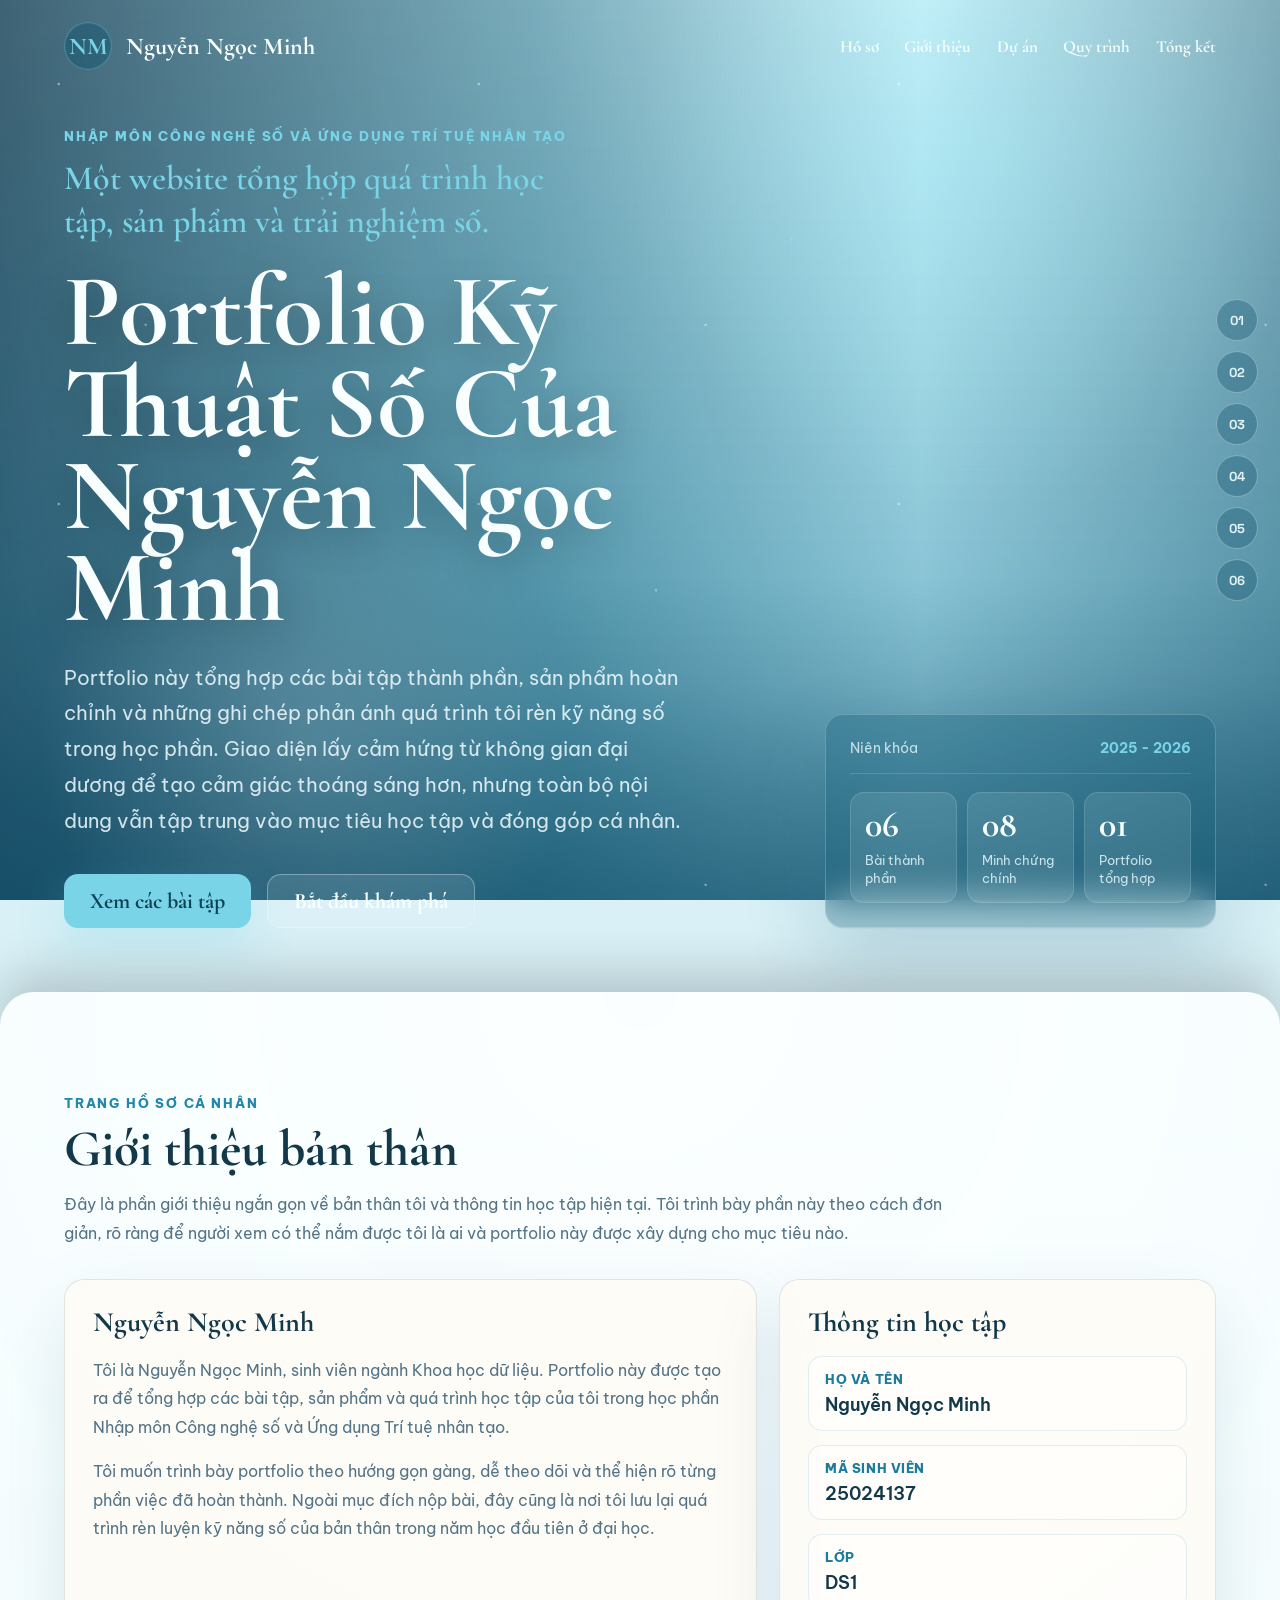
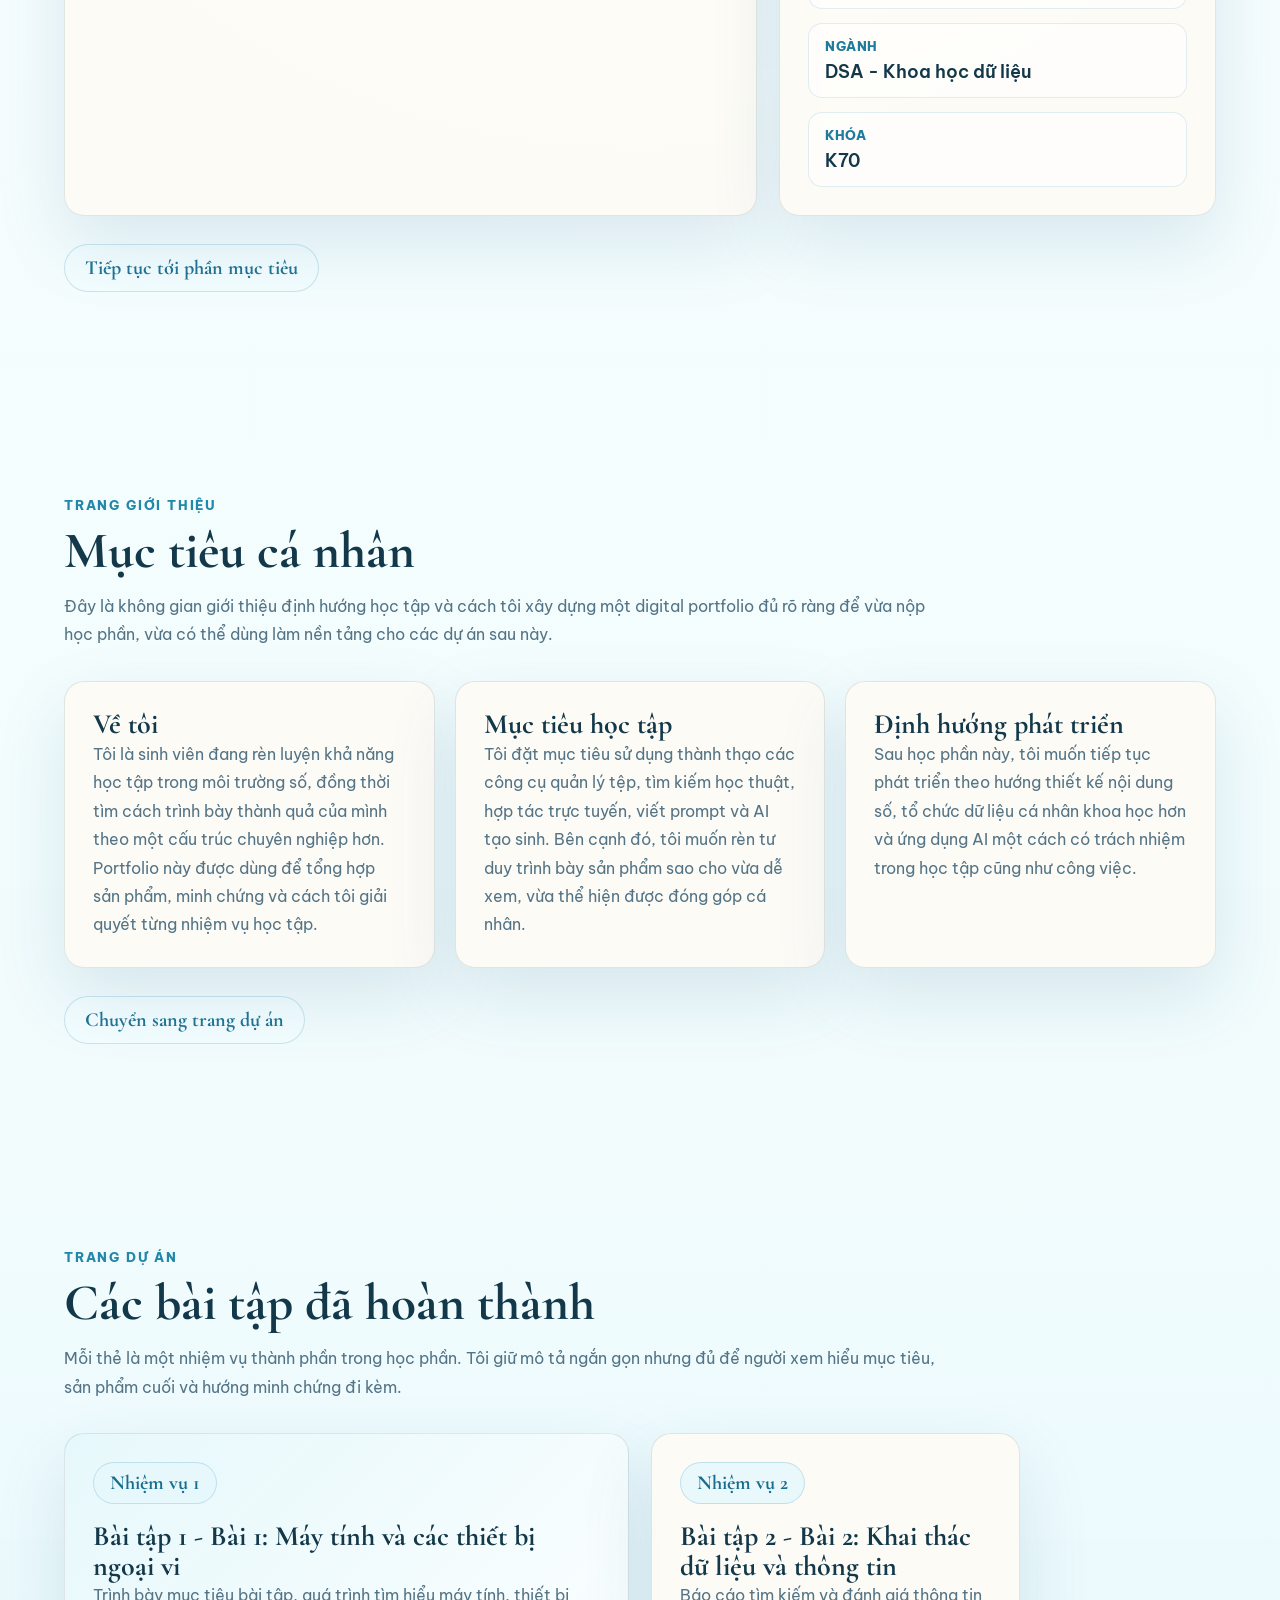
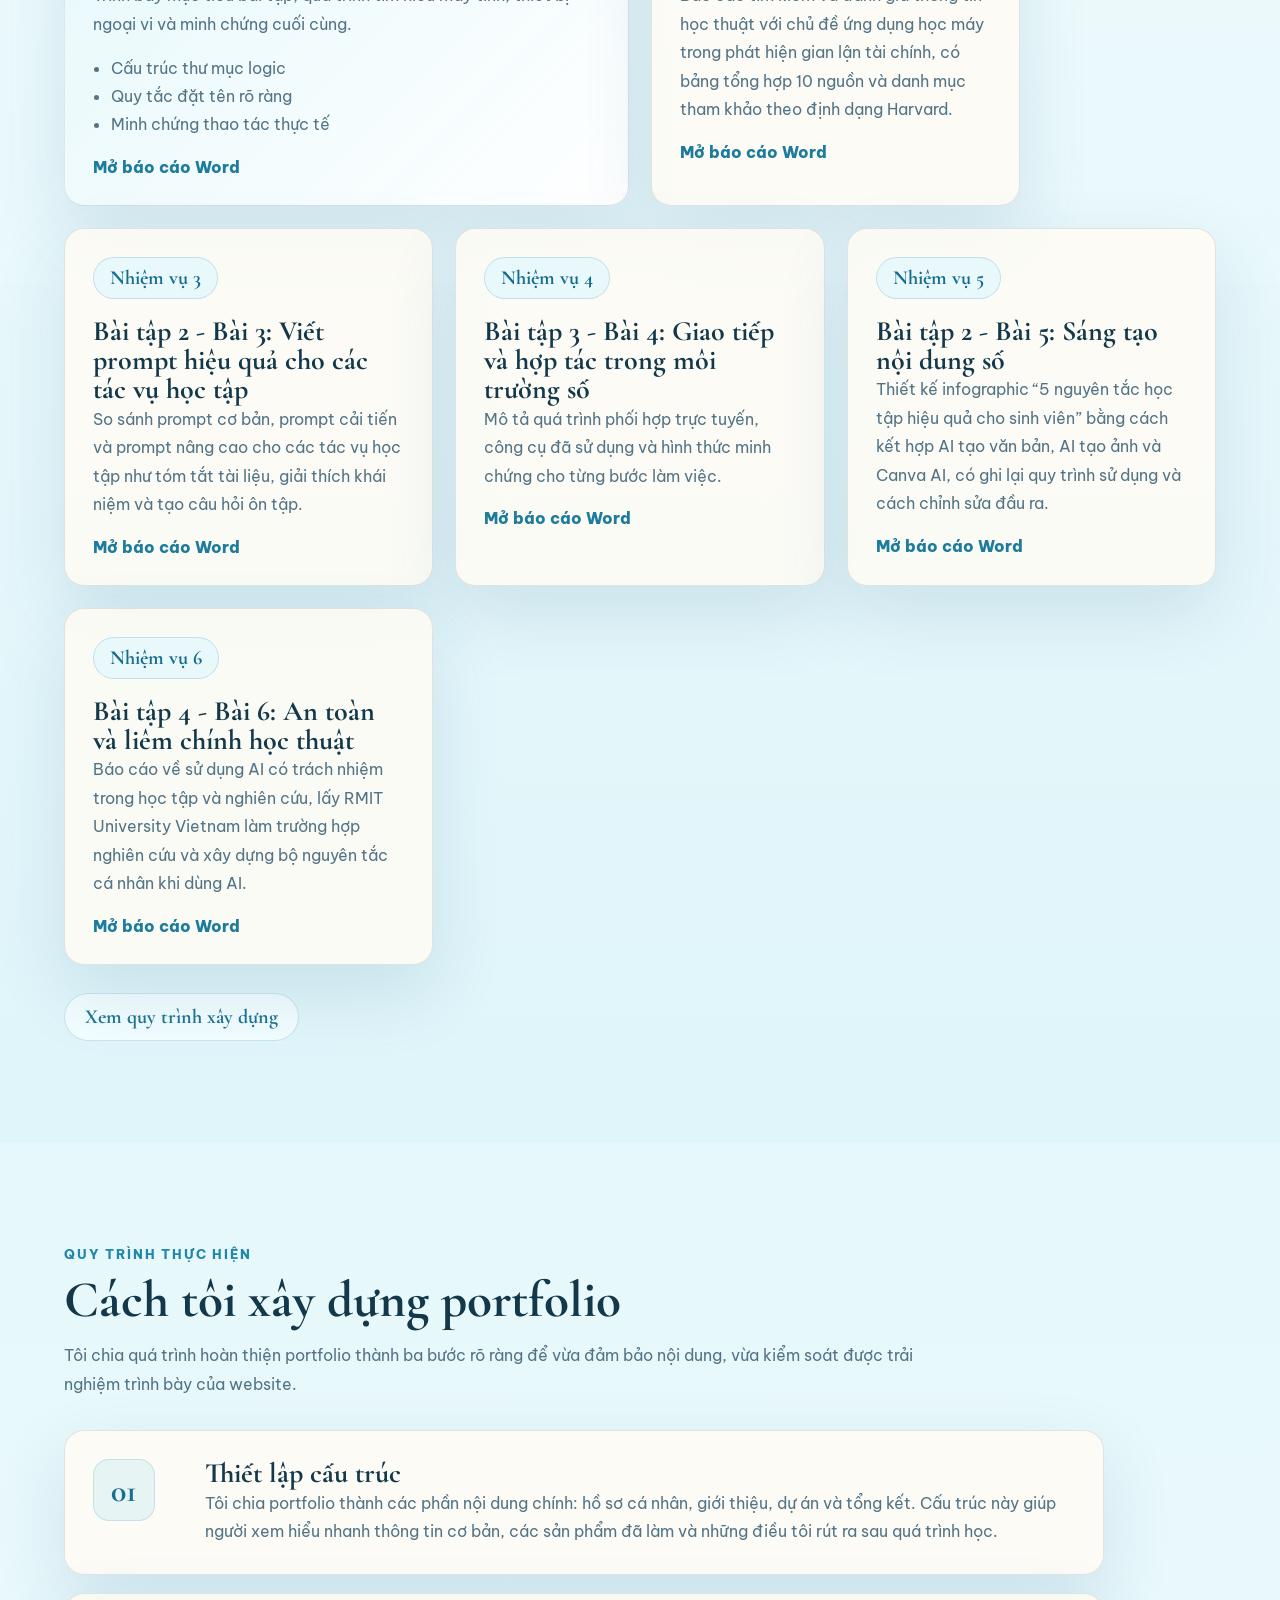
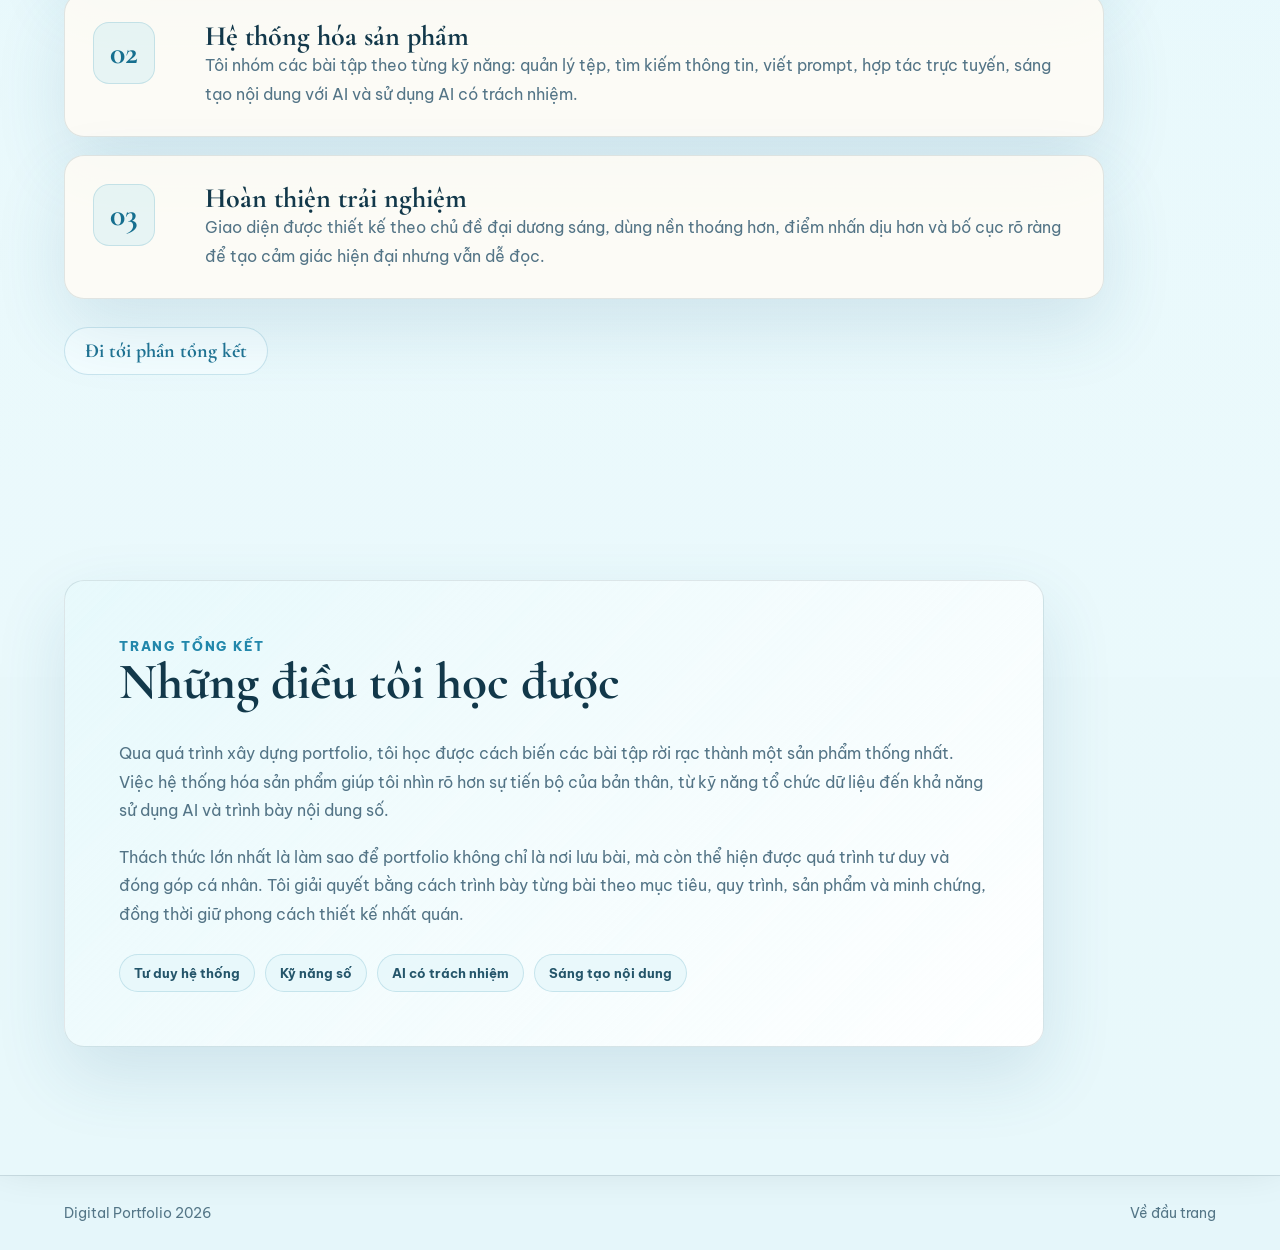
==== index.html @ a9d6df63 "Add files via upload" ====
<!doctype html>
<html lang="vi">
  <head>
    <meta charset="utf-8" />
    <meta name="viewport" content="width=device-width, initial-scale=1" />
    <title>Portfolio Kỹ Thuật Số | Nguyễn Ngọc Minh</title>
    <link rel="preconnect" href="https://fonts.googleapis.com" />
    <link rel="preconnect" href="https://fonts.gstatic.com" crossorigin />
    <link
      href="https://fonts.googleapis.com/css2?family=Be+Vietnam+Pro:wght@400;500;600;700;800&family=Cormorant+Garamond:wght@500;600;700&family=Space+Grotesk:wght@500;700&display=swap"
      rel="stylesheet"
    />
    <link rel="stylesheet" href="styles.css" />
  </head>
  <body>
    <div class="space-backdrop" aria-hidden="true"></div>
    <header class="site-header">
      <a class="brand" href="#top" aria-label="Về đầu trang">
        <span class="brand-mark">NM</span>
        <span class="brand-text">Nguyễn Ngọc Minh</span>
      </a>
      <nav class="nav-links" aria-label="Điều hướng chính">
        <a href="#profile">Hồ sơ</a>
        <a href="#about">Giới thiệu</a>
        <a href="#projects">Dự án</a>
        <a href="#process">Quy trình</a>
        <a href="#reflection">Tổng kết</a>
      </nav>
    </header>

    <aside class="scene-nav" aria-label="Chuyển cảnh">
      <a href="#top" data-scene="Trang đầu">01</a>
      <a href="#profile" data-scene="Hồ sơ">02</a>
      <a href="#about" data-scene="Giới thiệu">03</a>
      <a href="#projects" data-scene="Dự án">04</a>
      <a href="#process" data-scene="Quy trình">05</a>
      <a href="#reflection" data-scene="Tổng kết">06</a>
    </aside>

    <main id="top">
      <section class="hero">
        <div class="hero-copy">
          <p class="eyebrow">Nhập môn Công nghệ số và Ứng dụng Trí tuệ nhân tạo</p>
          <p class="hero-overline">
            Một website tổng hợp quá trình học tập, sản phẩm và trải nghiệm số.
          </p>
          <h1>Portfolio Kỹ Thuật Số Của Nguyễn Ngọc Minh</h1>
          <p class="hero-lead">
            Portfolio này tổng hợp các bài tập thành phần, sản phẩm hoàn chỉnh và
            những ghi chép phản ánh quá trình tôi rèn kỹ năng số trong học phần.
            Giao diện lấy cảm hứng từ không gian đại dương để tạo cảm giác thoáng
            sáng hơn, nhưng toàn bộ nội dung vẫn tập trung vào mục tiêu học tập và
            đóng góp cá nhân.
          </p>
          <div class="hero-actions">
            <a class="primary-btn" href="#projects">Xem các bài tập</a>
            <a class="secondary-btn" href="#profile">Bắt đầu khám phá</a>
          </div>
        </div>
        <div class="hero-panel" aria-label="Thông tin portfolio">
          <div class="status-row">
            <span>Niên khóa</span>
            <strong>2025 - 2026</strong>
          </div>
          <div class="metric-grid">
            <div>
              <strong>06</strong>
              <span>Bài thành phần</span>
            </div>
            <div>
              <strong>08</strong>
              <span>Minh chứng chính</span>
            </div>
            <div>
              <strong>01</strong>
              <span>Portfolio tổng hợp</span>
            </div>
          </div>
        </div>
      </section>

      <div class="content-shell">
        <section id="profile" class="section profile-section">
          <div class="section-heading">
            <p class="eyebrow">Trang hồ sơ cá nhân</p>
            <h2>Giới thiệu bản thân</h2>
            <p>
              Đây là phần giới thiệu ngắn gọn về bản thân tôi và thông tin học tập
              hiện tại. Tôi trình bày phần này theo cách đơn giản, rõ ràng để người
              xem có thể nắm được tôi là ai và portfolio này được xây dựng cho mục
              tiêu nào.
            </p>
          </div>

          <div class="profile-layout">
            <article class="text-block profile-main">
              <h3>Nguyễn Ngọc Minh</h3>
              <p>
                Tôi là Nguyễn Ngọc Minh, sinh viên ngành Khoa học dữ liệu. Portfolio
                này được tạo ra để tổng hợp các bài tập, sản phẩm và quá trình học
                tập của tôi trong học phần Nhập môn Công nghệ số và Ứng dụng Trí tuệ
                nhân tạo.
              </p>
              <p>
                Tôi muốn trình bày portfolio theo hướng gọn gàng, dễ theo dõi và
                thể hiện rõ từng phần việc đã hoàn thành. Ngoài mục đích nộp bài,
                đây cũng là nơi tôi lưu lại quá trình rèn luyện kỹ năng số của bản
                thân trong năm học đầu tiên ở đại học.
              </p>
            </article>

            <article class="text-block profile-facts">
              <h3>Thông tin học tập</h3>
              <dl class="profile-list">
                <div>
                  <dt>Họ và tên</dt>
                  <dd>Nguyễn Ngọc Minh</dd>
                </div>
                <div>
                  <dt>Mã sinh viên</dt>
                  <dd>25024137</dd>
                </div>
                <div>
                  <dt>Lớp</dt>
                  <dd>DS1</dd>
                </div>
                <div>
                  <dt>Ngành</dt>
                  <dd>DSA - Khoa học dữ liệu</dd>
                </div>
                <div>
                  <dt>Khóa</dt>
                  <dd>K70</dd>
                </div>
              </dl>
            </article>
          </div>

          <div class="section-actions">
            <a class="section-btn" href="#about">Tiếp tục tới phần mục tiêu</a>
          </div>
        </section>

        <section id="about" class="section intro-section">
          <div class="section-heading">
            <p class="eyebrow">Trang giới thiệu</p>
            <h2>Mục tiêu cá nhân</h2>
            <p>
              Đây là không gian giới thiệu định hướng học tập và cách tôi xây dựng
              một digital portfolio đủ rõ ràng để vừa nộp học phần, vừa có thể dùng
              làm nền tảng cho các dự án sau này.
            </p>
          </div>
          <div class="intro-grid">
            <article class="text-block">
              <h3>Về tôi</h3>
              <p>
                Tôi là sinh viên đang rèn luyện khả năng học tập trong môi trường
                số, đồng thời tìm cách trình bày thành quả của mình theo một cấu
                trúc chuyên nghiệp hơn. Portfolio này được dùng để tổng hợp sản
                phẩm, minh chứng và cách tôi giải quyết từng nhiệm vụ học tập.
              </p>
            </article>
            <article class="text-block">
              <h3>Mục tiêu học tập</h3>
              <p>
                Tôi đặt mục tiêu sử dụng thành thạo các công cụ quản lý tệp, tìm
                kiếm học thuật, hợp tác trực tuyến, viết prompt và AI tạo sinh. Bên
                cạnh đó, tôi muốn rèn tư duy trình bày sản phẩm sao cho vừa dễ xem,
                vừa thể hiện được đóng góp cá nhân.
              </p>
            </article>
            <article class="text-block">
              <h3>Định hướng phát triển</h3>
              <p>
                Sau học phần này, tôi muốn tiếp tục phát triển theo hướng thiết kế
                nội dung số, tổ chức dữ liệu cá nhân khoa học hơn và ứng dụng AI
                một cách có trách nhiệm trong học tập cũng như công việc.
              </p>
            </article>
          </div>
          <div class="section-actions">
            <a class="section-btn" href="#projects">Chuyển sang trang dự án</a>
          </div>
        </section>

        <section id="projects" class="section projects-section">
          <div class="section-heading">
            <p class="eyebrow">Trang dự án</p>
            <h2>Các bài tập đã hoàn thành</h2>
            <p>
              Mỗi thẻ là một nhiệm vụ thành phần trong học phần. Tôi giữ mô tả ngắn
              gọn nhưng đủ để người xem hiểu mục tiêu, sản phẩm cuối và hướng minh
              chứng đi kèm.
            </p>
          </div>
          <div class="project-grid">
            <article class="project-card featured">
              <span class="project-kicker">Nhiệm vụ 1</span>
              <h3>Bài tập 1 - Bài 1: Máy tính và các thiết bị ngoại vi</h3>
              <p>
                Trình bày mục tiêu bài tập, quá trình tìm hiểu máy tính, thiết bị
                ngoại vi và minh chứng cuối cùng.
              </p>
              <ul>
                <li>Cấu trúc thư mục logic</li>
                <li>Quy tắc đặt tên rõ ràng</li>
                <li>Minh chứng thao tác thực tế</li>
              </ul>
              <a class="text-link" href="docs/bao-cao-ca-nhan-1.docx">Mở báo cáo Word</a>
            </article>
            <article class="project-card">
              <span class="project-kicker">Nhiệm vụ 2</span>
              <h3>Bài tập 2 - Bài 2: Khai thác dữ liệu và thông tin</h3>
              <p>
                Báo cáo tìm kiếm và đánh giá thông tin học thuật với chủ đề ứng
                dụng học máy trong phát hiện gian lận tài chính, có bảng tổng hợp
                10 nguồn và danh mục tham khảo theo định dạng Harvard.
              </p>
              <a class="text-link" href="docs/bai-tap-ca-nhan-2.docx">Mở báo cáo Word</a>
            </article>
            <article class="project-card">
              <span class="project-kicker">Nhiệm vụ 3</span>
              <h3>Bài tập 2 - Bài 3: Viết prompt hiệu quả cho các tác vụ học tập</h3>
              <p>
                So sánh prompt cơ bản, prompt cải tiến và prompt nâng cao cho các
                tác vụ học tập như tóm tắt tài liệu, giải thích khái niệm và tạo
                câu hỏi ôn tập.
              </p>
              <a class="text-link" href="docs/bai-tap-ca-nhan-3.docx">Mở báo cáo Word</a>
            </article>
            <article class="project-card">
              <span class="project-kicker">Nhiệm vụ 4</span>
              <h3>Bài tập 3 - Bài 4: Giao tiếp và hợp tác trong môi trường số</h3>
              <p>
                Mô tả quá trình phối hợp trực tuyến, công cụ đã sử dụng và hình thức
                minh chứng cho từng bước làm việc.
              </p>
              <a class="text-link" href="docs/bai-tap-ca-nhan-4.docx">Mở báo cáo Word</a>
            </article>
            <article class="project-card">
              <span class="project-kicker">Nhiệm vụ 5</span>
              <h3>Bài tập 2 - Bài 5: Sáng tạo nội dung số</h3>
              <p>
                Thiết kế infographic “5 nguyên tắc học tập hiệu quả cho sinh viên”
                bằng cách kết hợp AI tạo văn bản, AI tạo ảnh và Canva AI, có ghi
                lại quy trình sử dụng và cách chỉnh sửa đầu ra.
              </p>
              <a class="text-link" href="docs/bao-cao-ca-nhan-5.docx">Mở báo cáo Word</a>
            </article>
            <article class="project-card">
              <span class="project-kicker">Nhiệm vụ 6</span>
              <h3>Bài tập 4 - Bài 6: An toàn và liêm chính học thuật</h3>
              <p>
                Báo cáo về sử dụng AI có trách nhiệm trong học tập và nghiên cứu,
                lấy RMIT University Vietnam làm trường hợp nghiên cứu và xây dựng
                bộ nguyên tắc cá nhân khi dùng AI.
              </p>
              <a class="text-link" href="docs/bai-tap-ca-nhan-6.docx">Mở báo cáo Word</a>
            </article>
          </div>
          <div class="section-actions">
            <a class="section-btn" href="#process">Xem quy trình xây dựng</a>
          </div>
        </section>

        <section id="process" class="section process-section">
          <div class="section-heading">
            <p class="eyebrow">Quy trình thực hiện</p>
            <h2>Cách tôi xây dựng portfolio</h2>
            <p>
              Tôi chia quá trình hoàn thiện portfolio thành ba bước rõ ràng để vừa
              đảm bảo nội dung, vừa kiểm soát được trải nghiệm trình bày của website.
            </p>
          </div>
          <div class="timeline">
            <article class="timeline-item">
              <span>01</span>
              <div>
                <h3>Thiết lập cấu trúc</h3>
                <p>
                  Tôi chia portfolio thành các phần nội dung chính: hồ sơ cá nhân,
                  giới thiệu, dự án và tổng kết. Cấu trúc này giúp người xem hiểu
                  nhanh thông tin cơ bản, các sản phẩm đã làm và những điều tôi rút
                  ra sau quá trình học.
                </p>
              </div>
            </article>
            <article class="timeline-item">
              <span>02</span>
              <div>
                <h3>Hệ thống hóa sản phẩm</h3>
                <p>
                  Tôi nhóm các bài tập theo từng kỹ năng: quản lý tệp, tìm kiếm
                  thông tin, viết prompt, hợp tác trực tuyến, sáng tạo nội dung với
                  AI và sử dụng AI có trách nhiệm.
                </p>
              </div>
            </article>
            <article class="timeline-item">
              <span>03</span>
              <div>
                <h3>Hoàn thiện trải nghiệm</h3>
                <p>
                  Giao diện được thiết kế theo chủ đề đại dương sáng, dùng nền thoáng
                  hơn, điểm nhấn dịu hơn và bố cục rõ ràng để tạo cảm giác hiện đại
                  nhưng vẫn dễ đọc.
                </p>
              </div>
            </article>
          </div>
          <div class="section-actions">
            <a class="section-btn" href="#reflection">Đi tới phần tổng kết</a>
          </div>
        </section>

        <section id="reflection" class="section reflection-section">
          <div class="reflection-card">
            <div class="section-heading">
              <p class="eyebrow">Trang tổng kết</p>
              <h2>Những điều tôi học được</h2>
            </div>
            <p>
              Qua quá trình xây dựng portfolio, tôi học được cách biến các bài tập
              rời rạc thành một sản phẩm thống nhất. Việc hệ thống hóa sản phẩm giúp
              tôi nhìn rõ hơn sự tiến bộ của bản thân, từ kỹ năng tổ chức dữ liệu
              đến khả năng sử dụng AI và trình bày nội dung số.
            </p>
            <p>
              Thách thức lớn nhất là làm sao để portfolio không chỉ là nơi lưu bài,
              mà còn thể hiện được quá trình tư duy và đóng góp cá nhân. Tôi giải
              quyết bằng cách trình bày từng bài theo mục tiêu, quy trình, sản phẩm
              và minh chứng, đồng thời giữ phong cách thiết kế nhất quán.
            </p>
            <div class="reflection-tags">
              <span>Tư duy hệ thống</span>
              <span>Kỹ năng số</span>
              <span>AI có trách nhiệm</span>
              <span>Sáng tạo nội dung</span>
            </div>
          </div>
        </section>
      </div>
    </main>

    <footer class="site-footer">
      <span>Digital Portfolio 2026</span>
      <a href="#top">Về đầu trang</a>
    </footer>

    <script src="script.js"></script>
  </body>
</html>
---- styles.css ----
:root {
  --bg: #d8f0f6;
  --hero-ink: #f8fffe;
  --hero-soft: rgba(240, 252, 255, 0.86);
  --hero-gold: #7ad4e8;
  --hero-line: rgba(122, 212, 232, 0.34);
  --paper: #f7feff;
  --paper-2: #e8f8fb;
  --ink: #12384a;
  --muted: #537486;
  --card-line: rgba(18, 56, 74, 0.12);
  --shadow: 0 28px 70px rgba(41, 109, 143, 0.14);
  --panel-shadow: 0 30px 80px rgba(28, 88, 122, 0.2);
  color-scheme: light;
}

* {
  box-sizing: border-box;
}

html {
  scroll-behavior: smooth;
}

body {
  margin: 0;
  min-height: 100vh;
  overflow-x: hidden;
  background: var(--bg);
  font-family: "Be Vietnam Pro", "Segoe UI", sans-serif;
  color: var(--hero-ink);
}

body::before {
  content: "";
  position: fixed;
  inset: 0;
  z-index: -3;
  background-image:
    linear-gradient(90deg, rgba(8, 47, 69, 0.76), rgba(8, 86, 112, 0.46) 42%, rgba(138, 229, 245, 0.18) 72%, rgba(7, 70, 95, 0.42)),
    linear-gradient(180deg, rgba(198, 245, 251, 0.16), rgba(30, 111, 142, 0.3) 76%, rgba(11, 73, 99, 0.58)),
    url("assets/space-hero.png");
  background-position: center;
  background-size: cover;
  background-attachment: fixed;
}

.space-backdrop {
  position: fixed;
  inset: 0;
  z-index: -2;
  pointer-events: none;
  background:
    radial-gradient(circle at 76% 18%, rgba(162, 241, 255, 0.34), transparent 28%),
    radial-gradient(circle at 24% 82%, rgba(255, 255, 255, 0.16), transparent 22%),
    linear-gradient(180deg, rgba(219, 248, 255, 0.04) 0%, rgba(42, 143, 176, 0.2) 64%, rgba(18, 84, 112, 0.58) 100%);
  transition: transform 240ms ease-out;
}

.space-backdrop::before,
.space-backdrop::after {
  content: "";
  position: absolute;
  inset: 0;
  mix-blend-mode: screen;
  opacity: 0.46;
}

.space-backdrop::before {
  background-image:
    radial-gradient(circle at 14% 20%, rgba(255, 255, 255, 0.92) 0 1px, transparent 1.7px),
    radial-gradient(circle at 52% 32%, rgba(122, 212, 232, 0.78) 0 1px, transparent 1.8px),
    radial-gradient(circle at 80% 72%, rgba(224, 251, 255, 0.76) 0 1px, transparent 1.5px);
  background-size: 420px 420px, 620px 620px, 820px 820px;
  animation: starDrift 18s linear infinite;
}

.space-backdrop::after {
  background-image:
    radial-gradient(circle at 26% 58%, rgba(255, 255, 255, 0.8) 0 1px, transparent 1.5px),
    radial-gradient(circle at 86% 26%, rgba(141, 234, 247, 0.58) 0 1px, transparent 1.9px);
  background-size: 560px 560px, 920px 920px;
  animation: starPulse 9s ease-in-out infinite;
}

a {
  color: inherit;
  text-decoration: none;
}

.site-header {
  position: fixed;
  inset: 0 0 auto 0;
  z-index: 30;
  display: flex;
  align-items: center;
  justify-content: space-between;
  gap: 24px;
  padding: 22px clamp(20px, 5vw, 76px);
}

.scene-nav {
  position: fixed;
  right: 22px;
  top: 50%;
  z-index: 28;
  display: flex;
  flex-direction: column;
  gap: 10px;
  transform: translateY(-50%);
}

.scene-nav a {
  display: grid;
  place-items: center;
  width: 42px;
  height: 42px;
  border-radius: 999px;
  border: 1px solid rgba(239, 253, 255, 0.34);
  background: rgba(18, 83, 110, 0.34);
  color: rgba(245, 255, 255, 0.9);
  font-family: "Space Grotesk", sans-serif;
  font-size: 13px;
  font-weight: 700;
  backdrop-filter: blur(14px);
  transition: transform 180ms ease, border-color 180ms ease, color 180ms ease;
}

.scene-nav a:hover,
.scene-nav a.is-active {
  color: var(--hero-gold);
  border-color: rgba(214, 164, 65, 0.5);
  transform: scale(1.08);
}

.brand {
  display: inline-flex;
  align-items: center;
  gap: 14px;
}

.brand-mark {
  display: grid;
  place-items: center;
  width: 48px;
  height: 48px;
  border-radius: 999px;
  border: 1px solid var(--hero-line);
  color: var(--hero-gold);
  background: rgba(14, 82, 109, 0.42);
  box-shadow: inset 0 0 0 1px rgba(255, 255, 255, 0.03);
  font-family: "Cormorant Garamond", serif;
  font-size: 24px;
  font-weight: 700;
}

.brand-text {
  color: var(--hero-ink);
  font-family: "Cormorant Garamond", serif;
  font-size: 24px;
  font-weight: 700;
}

.nav-links {
  display: flex;
  gap: clamp(18px, 2vw, 32px);
  color: rgba(248, 255, 255, 0.94);
  font-family: "Cormorant Garamond", serif;
  font-size: 17px;
  font-weight: 700;
}

.nav-links a {
  position: relative;
  transition: color 180ms ease;
}

.nav-links a::after {
  content: "";
  position: absolute;
  left: 0;
  bottom: -6px;
  width: 100%;
  height: 1px;
  background: var(--hero-gold);
  transform: scaleX(0);
  transform-origin: center;
  transition: transform 180ms ease;
}

.nav-links a:hover,
.nav-links a.is-active {
  color: var(--hero-gold);
}

.nav-links a:hover::after,
.nav-links a.is-active::after {
  transform: scaleX(1);
}

main {
  position: relative;
}

.hero {
  display: grid;
  grid-template-columns: minmax(0, 1.08fr) minmax(260px, 0.58fr);
  gap: 32px;
  align-items: end;
  min-height: 100vh;
  padding: 128px clamp(20px, 5vw, 76px) 88px;
}

.hero-copy,
.hero-panel,
.section,
.text-block,
.project-card,
.timeline-item,
.reflection-card {
  opacity: 0;
  transform: translateY(26px);
}

.is-visible {
  opacity: 1;
  transform: translateY(0);
  transition:
    opacity 620ms ease,
    transform 760ms cubic-bezier(0.16, 1, 0.3, 1);
}

.hero-copy {
  max-width: 860px;
  transform: translate3d(0, 0, 0);
  transition: transform 240ms ease-out;
}

.eyebrow {
  margin: 0 0 14px;
  color: var(--hero-gold);
  font-size: 13px;
  font-weight: 800;
  letter-spacing: 0.14em;
  text-transform: uppercase;
}

.hero-overline {
  max-width: 520px;
  margin: 0 0 22px;
  color: var(--hero-gold);
  font-family: "Cormorant Garamond", serif;
  font-size: clamp(22px, 3vw, 34px);
  font-weight: 600;
  line-height: 1.25;
}

h1,
h2,
h3 {
  margin: 0;
  letter-spacing: 0;
}

h1 {
  max-width: 880px;
  color: var(--hero-ink);
  font-family: "Cormorant Garamond", serif;
  font-size: clamp(58px, 8vw, 116px);
  font-weight: 700;
  line-height: 0.9;
  text-shadow: 0 10px 40px rgba(0, 0, 0, 0.3);
}

h2 {
  color: var(--ink);
  font-family: "Cormorant Garamond", serif;
  font-size: clamp(36px, 4vw, 62px);
  font-weight: 700;
  line-height: 0.96;
}

h3 {
  color: var(--ink);
  font-family: "Cormorant Garamond", serif;
  font-size: 28px;
  line-height: 1.05;
}

.hero-lead {
  max-width: 620px;
  margin: 26px 0 0;
  color: var(--hero-soft);
  font-size: clamp(17px, 1.55vw, 21px);
  line-height: 1.8;
}

.hero-actions {
  display: flex;
  flex-wrap: wrap;
  gap: 16px;
  margin-top: 36px;
}

.primary-btn,
.secondary-btn {
  display: inline-flex;
  align-items: center;
  justify-content: center;
  min-height: 54px;
  padding: 0 26px;
  border-radius: 14px;
  font-family: "Cormorant Garamond", serif;
  font-size: 22px;
  font-weight: 700;
  transition: transform 180ms ease, background 180ms ease, color 180ms ease;
}

.primary-btn {
  color: #0d4256;
  background: var(--hero-gold);
  box-shadow: 0 20px 44px rgba(122, 212, 232, 0.28);
}

.secondary-btn {
  border: 1px solid rgba(241, 253, 255, 0.34);
  background: rgba(240, 252, 255, 0.1);
  color: var(--hero-ink);
}

.primary-btn:hover,
.secondary-btn:hover {
  transform: translateY(-2px);
}

.hero-panel {
  align-self: end;
  border: 1px solid rgba(239, 252, 255, 0.22);
  background: rgba(16, 89, 118, 0.3);
  border-radius: 18px;
  padding: 24px;
  backdrop-filter: blur(18px);
  box-shadow: var(--panel-shadow);
  transform: translate3d(0, 0, 0);
  transition: transform 240ms ease-out;
}

.status-row {
  display: flex;
  justify-content: space-between;
  gap: 12px;
  padding-bottom: 16px;
  border-bottom: 1px solid rgba(239, 252, 255, 0.14);
  color: rgba(239, 252, 255, 0.78);
  font-size: 14px;
}

.status-row strong {
  color: var(--hero-gold);
}

.metric-grid {
  display: grid;
  grid-template-columns: repeat(3, 1fr);
  gap: 10px;
  margin-top: 18px;
}

.metric-grid div {
  min-height: 108px;
  padding: 14px;
  border: 1px solid rgba(239, 252, 255, 0.14);
  background: rgba(242, 253, 255, 0.1);
  border-radius: 14px;
}

.metric-grid strong {
  display: block;
  color: var(--hero-ink);
  font-family: "Cormorant Garamond", serif;
  font-size: 36px;
  line-height: 1;
}

.metric-grid span {
  display: block;
  margin-top: 8px;
  color: rgba(236, 251, 255, 0.82);
  font-size: 13px;
  line-height: 1.45;
}

.content-shell {
  position: relative;
  margin-top: -24px;
  background:
    radial-gradient(circle at top, rgba(255, 255, 255, 0.52), transparent 18%),
    linear-gradient(180deg, rgba(247, 254, 255, 0.98), rgba(232, 248, 251, 1));
  border-top-left-radius: 34px;
  border-top-right-radius: 34px;
  box-shadow: 0 -18px 50px rgba(0, 0, 0, 0.18);
}

.section {
  padding: clamp(60px, 8vw, 108px) clamp(20px, 5vw, 76px);
  color: var(--ink);
}

.section-actions {
  display: flex;
  margin-top: 28px;
}

.section-btn {
  display: inline-flex;
  align-items: center;
  justify-content: center;
  min-height: 48px;
  padding: 0 20px;
  border-radius: 999px;
  border: 1px solid rgba(69, 155, 183, 0.24);
  background: rgba(244, 253, 255, 0.92);
  color: #1f7393;
  font-family: "Cormorant Garamond", serif;
  font-size: 20px;
  font-weight: 700;
  transition: transform 180ms ease, border-color 180ms ease, color 180ms ease;
}

.section-btn:hover {
  transform: translateY(-2px);
  border-color: rgba(20, 114, 145, 0.34);
  color: #0f5672;
}

.section-heading {
  max-width: 880px;
  margin-bottom: 32px;
}

.section-heading .eyebrow {
  color: #2287ab;
}

.section-heading p:not(.eyebrow) {
  color: var(--muted);
  line-height: 1.8;
}

.intro-grid {
  display: grid;
  grid-template-columns: repeat(3, minmax(0, 1fr));
  gap: 20px;
}

.profile-layout {
  display: grid;
  grid-template-columns: minmax(0, 1.35fr) minmax(280px, 0.85fr);
  gap: 22px;
}

.profile-main p + p {
  margin-top: 16px;
}

.profile-facts h3,
.profile-main h3 {
  margin-bottom: 18px;
}

.profile-list {
  display: grid;
  gap: 14px;
  margin: 0;
}

.profile-list div {
  padding: 14px 16px;
  border: 1px solid rgba(69, 155, 183, 0.16);
  border-radius: 14px;
  background: rgba(255, 255, 255, 0.52);
}

.profile-list dt {
  margin: 0 0 6px;
  color: #1d7b9d;
  font-size: 13px;
  font-weight: 800;
  letter-spacing: 0.04em;
  text-transform: uppercase;
}

.profile-list dd {
  margin: 0;
  color: var(--ink);
  font-size: 18px;
  font-weight: 600;
}

.text-block,
.project-card,
.reflection-card,
.timeline-item {
  border: 1px solid var(--card-line);
  background: rgba(255, 252, 245, 0.86);
  border-radius: 20px;
  box-shadow: var(--shadow);
}

.text-block {
  padding: 28px;
}

.text-block p,
.project-card p,
.timeline-item p,
.reflection-card p {
  margin: 0;
  color: var(--muted);
  line-height: 1.78;
}

.projects-section {
  background: linear-gradient(180deg, rgba(247, 254, 255, 0), rgba(216, 242, 248, 0.68));
}

.project-grid {
  display: grid;
  grid-template-columns: repeat(6, minmax(0, 1fr));
  gap: 22px;
}

.project-card {
  min-height: 284px;
  padding: 28px;
  grid-column: span 2;
  transition: transform 180ms ease, box-shadow 180ms ease, border-color 180ms ease;
}

.project-card:hover {
  transform: translateY(-6px);
  box-shadow: 0 36px 80px rgba(36, 106, 136, 0.16);
  border-color: rgba(69, 155, 183, 0.3);
}

.project-card.featured {
  grid-column: span 3;
  background:
    linear-gradient(135deg, rgba(122, 212, 232, 0.16), rgba(255, 255, 255, 0.84)),
    rgba(251, 255, 255, 0.96);
}

.project-kicker {
  display: inline-flex;
  align-items: center;
  min-height: 42px;
  padding: 0 16px;
  border: 1px solid rgba(69, 155, 183, 0.24);
  border-radius: 999px;
  color: #176d8d;
  background: rgba(229, 248, 252, 0.88);
  font-family: "Cormorant Garamond", serif;
  font-size: 20px;
  font-weight: 700;
}

.project-card h3 {
  margin-top: 18px;
}

.project-card ul {
  margin: 16px 0 0;
  padding-left: 18px;
  color: var(--muted);
  line-height: 1.76;
}

.text-link {
  display: inline-flex;
  margin-top: 18px;
  color: #1d7b9d;
  font-weight: 800;
  transition: transform 180ms ease, color 180ms ease;
}

.text-link:hover {
  transform: translateX(4px);
  color: #0f5672;
}

.process-section {
  background: linear-gradient(180deg, rgba(224, 246, 250, 0.52), rgba(247, 254, 255, 0));
}

.timeline {
  display: grid;
  gap: 18px;
  max-width: 1040px;
}

.timeline-item {
  display: grid;
  grid-template-columns: 88px minmax(0, 1fr);
  gap: 24px;
  padding: 28px;
}

.timeline-item > span {
  display: grid;
  place-items: center;
  width: 62px;
  height: 62px;
  border-radius: 16px;
  border: 1px solid rgba(69, 155, 183, 0.22);
  background: rgba(122, 212, 232, 0.16);
  color: #166f8f;
  font-family: "Cormorant Garamond", serif;
  font-size: 32px;
  font-weight: 700;
}

.reflection-section {
  padding-bottom: clamp(84px, 10vw, 132px);
}

.reflection-card {
  max-width: 980px;
  padding: clamp(30px, 5vw, 54px);
  background:
    linear-gradient(135deg, rgba(122, 212, 232, 0.14), rgba(255, 255, 255, 0.82)),
    rgba(250, 255, 255, 0.94);
}

.reflection-card p + p {
  margin-top: 18px;
}

.reflection-tags {
  display: flex;
  flex-wrap: wrap;
  gap: 10px;
  margin-top: 26px;
}

.reflection-tags span {
  padding: 10px 14px;
  border: 1px solid rgba(69, 155, 183, 0.22);
  border-radius: 999px;
  background: rgba(230, 247, 251, 0.84);
  color: #24556a;
  font-size: 13px;
  font-weight: 700;
}

.site-footer {
  display: flex;
  justify-content: space-between;
  gap: 20px;
  padding: 28px clamp(20px, 5vw, 76px);
  background: #e5f6fa;
  border-top: 1px solid rgba(18, 56, 74, 0.12);
  color: #547687;
  font-size: 14px;
}

@keyframes starDrift {
  0% {
    transform: translate3d(0, 0, 0);
  }
  100% {
    transform: translate3d(-24px, 18px, 0);
  }
}

@keyframes starPulse {
  0%,
  100% {
    opacity: 0.16;
  }
  50% {
    opacity: 0.46;
  }
}

@media (max-width: 1080px) {
  .hero,
  .intro-grid,
  .profile-layout {
    grid-template-columns: 1fr;
  }

  .hero {
    align-items: end;
  }

  .project-card,
  .project-card.featured {
    grid-column: span 3;
  }
}

@media (max-width: 760px) {
  body::before {
    background-image:
      linear-gradient(180deg, rgba(14, 78, 104, 0.72), rgba(18, 122, 150, 0.4) 32%, rgba(10, 69, 94, 0.74)),
      url("assets/space-hero.png");
    background-position: 72% center;
  }

  .site-header {
    position: absolute;
    flex-direction: column;
    align-items: flex-start;
  }

  .scene-nav {
    right: 12px;
    bottom: 18px;
    top: auto;
    transform: none;
  }

  .nav-links {
    width: 100%;
    flex-wrap: wrap;
    gap: 12px 16px;
  }

  .hero {
    min-height: auto;
    padding-top: 138px;
    padding-bottom: 64px;
  }

  h1 {
    font-size: clamp(48px, 18vw, 76px);
  }

  .metric-grid {
    grid-template-columns: 1fr;
  }

  .project-grid {
    grid-template-columns: 1fr;
  }

  .project-card,
  .project-card.featured {
    grid-column: auto;
  }

  .timeline-item {
    grid-template-columns: 1fr;
  }

  .site-footer {
    flex-direction: column;
  }

  .space-backdrop,
  .hero-copy,
  .hero-panel {
    transform: none !important;
    transition: none !important;
  }
}
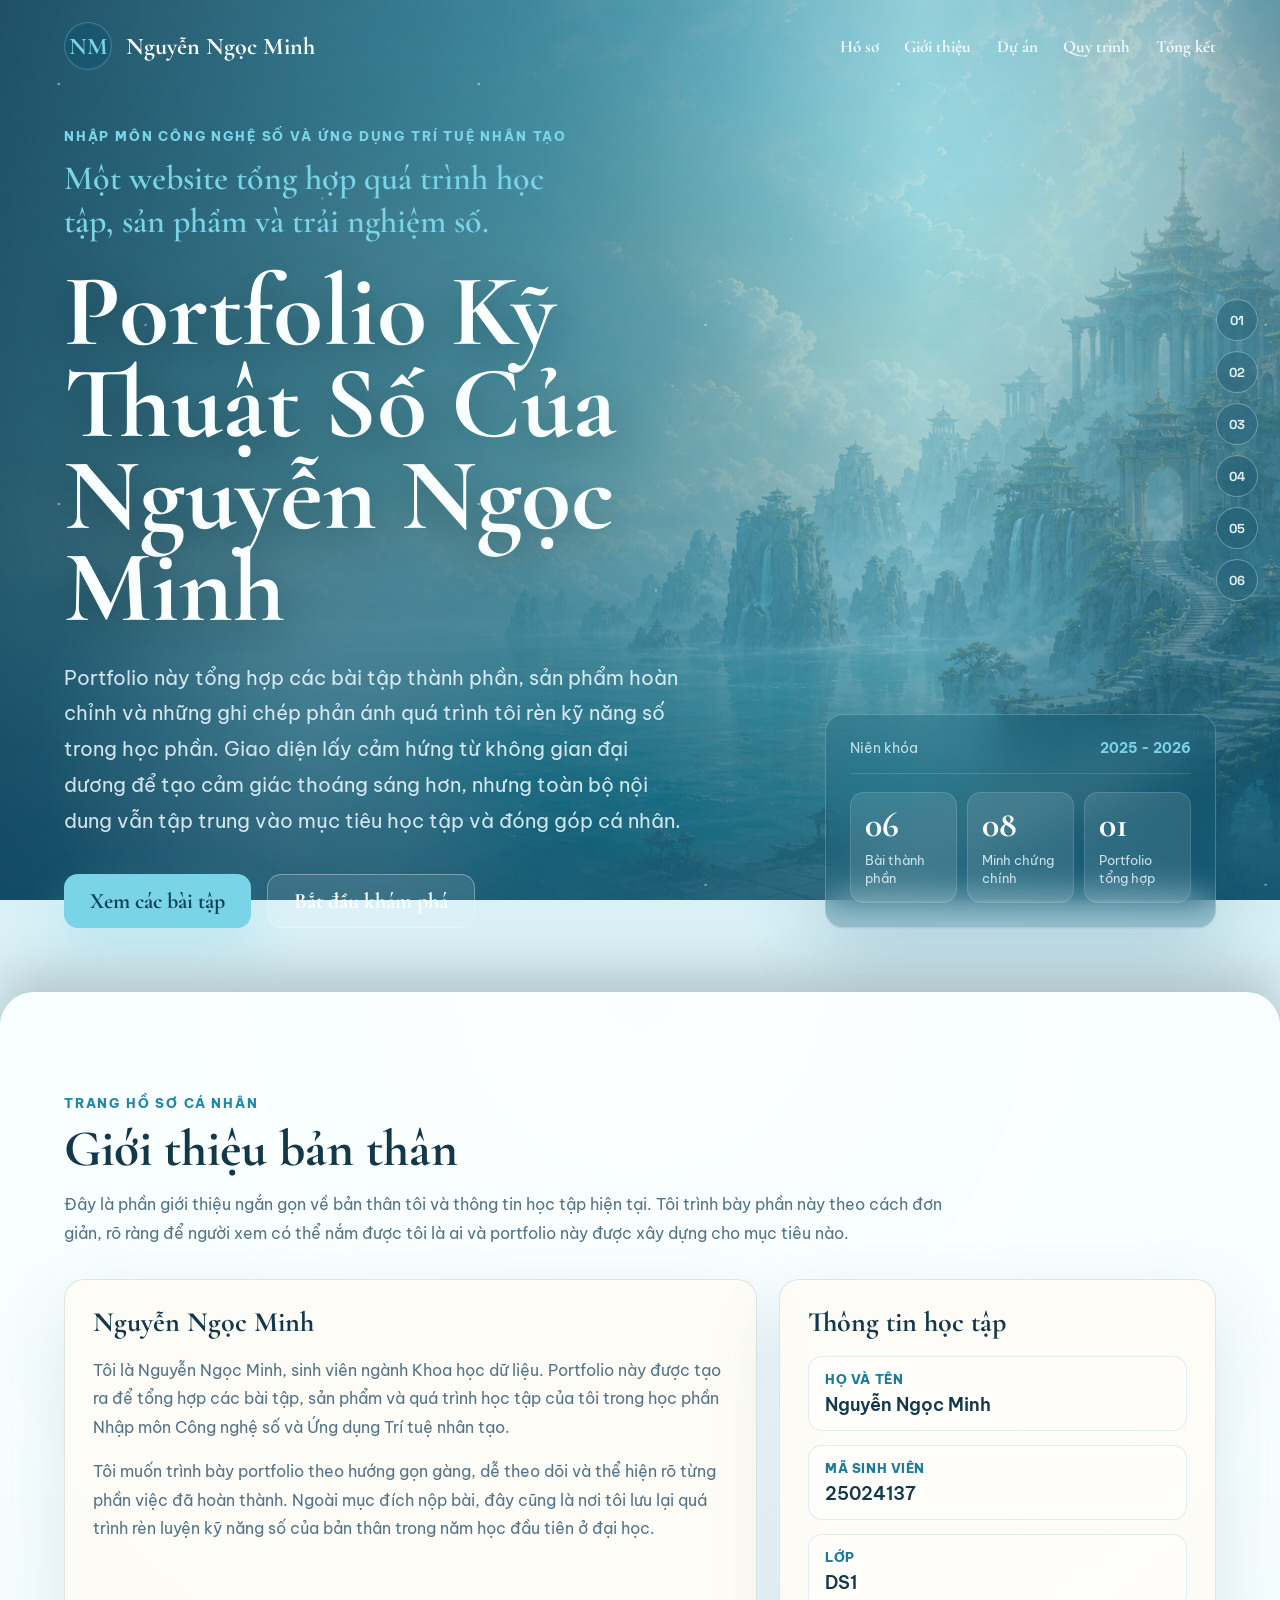
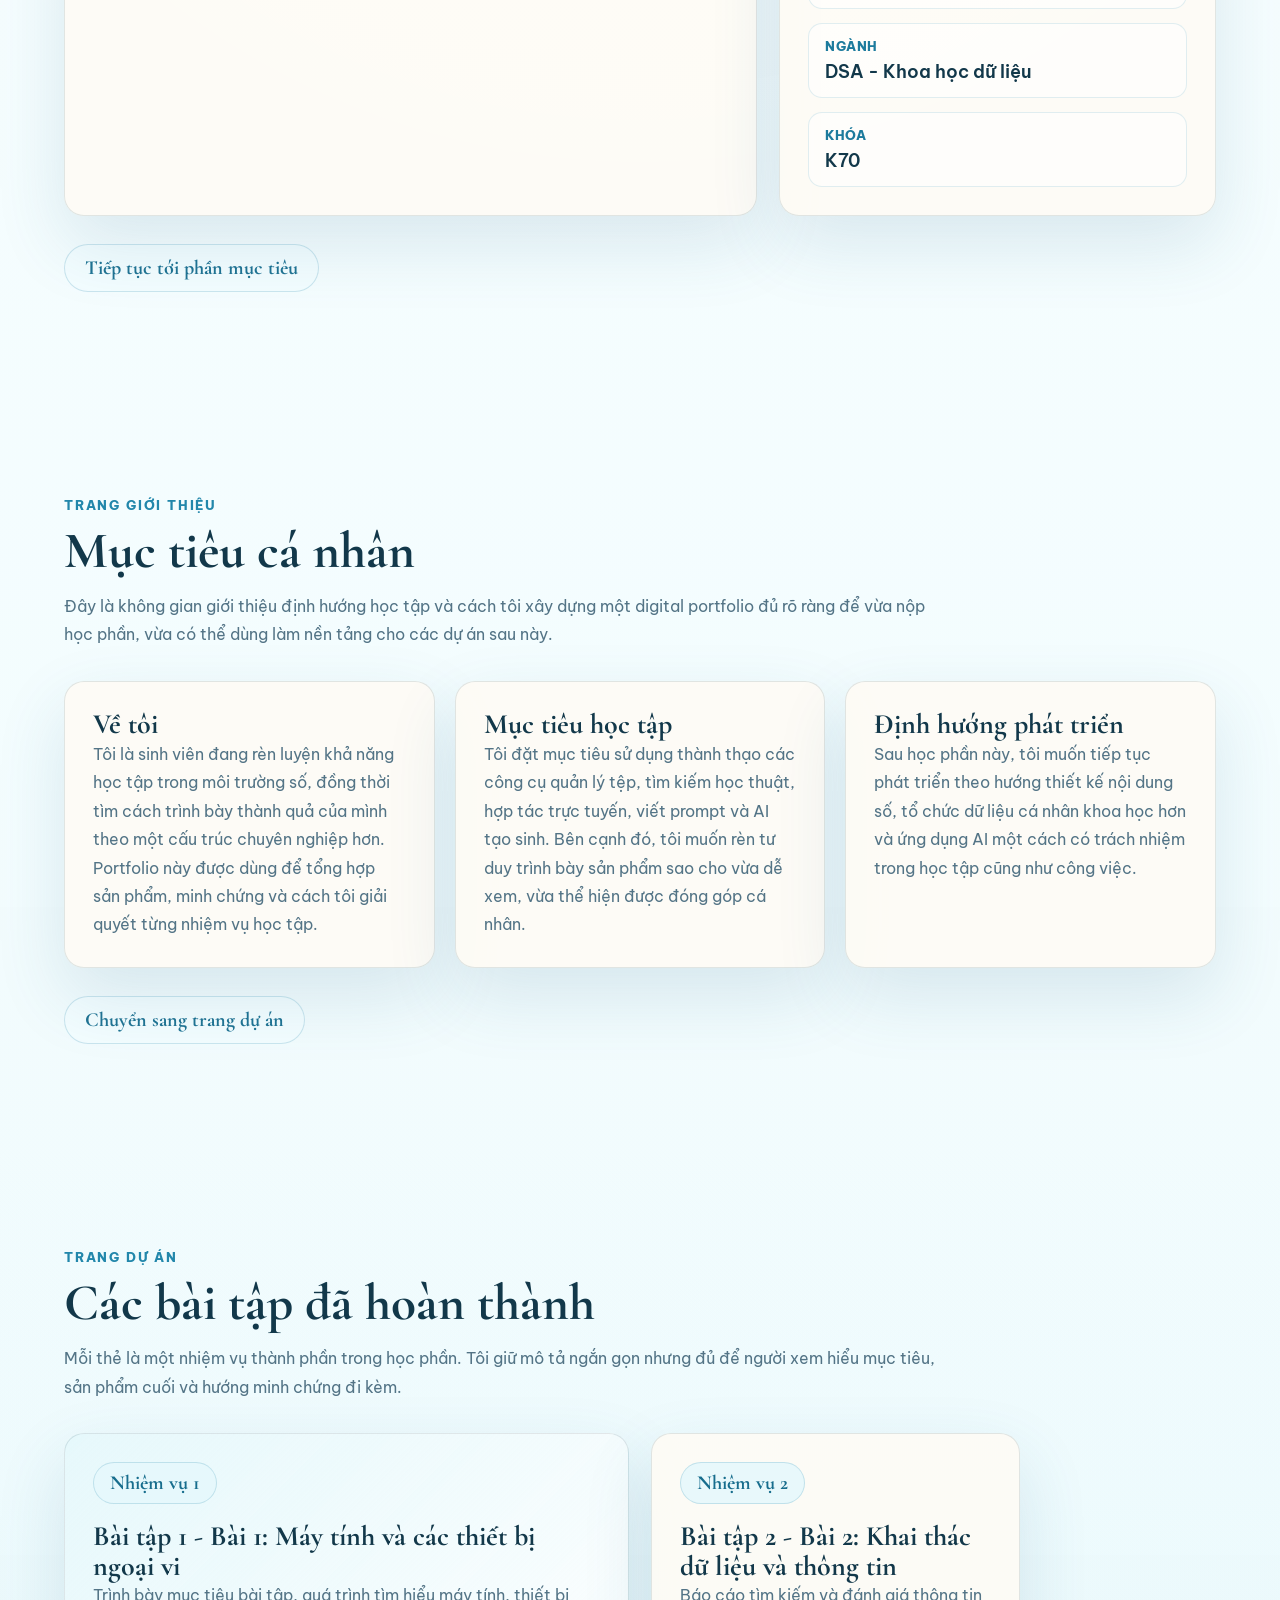
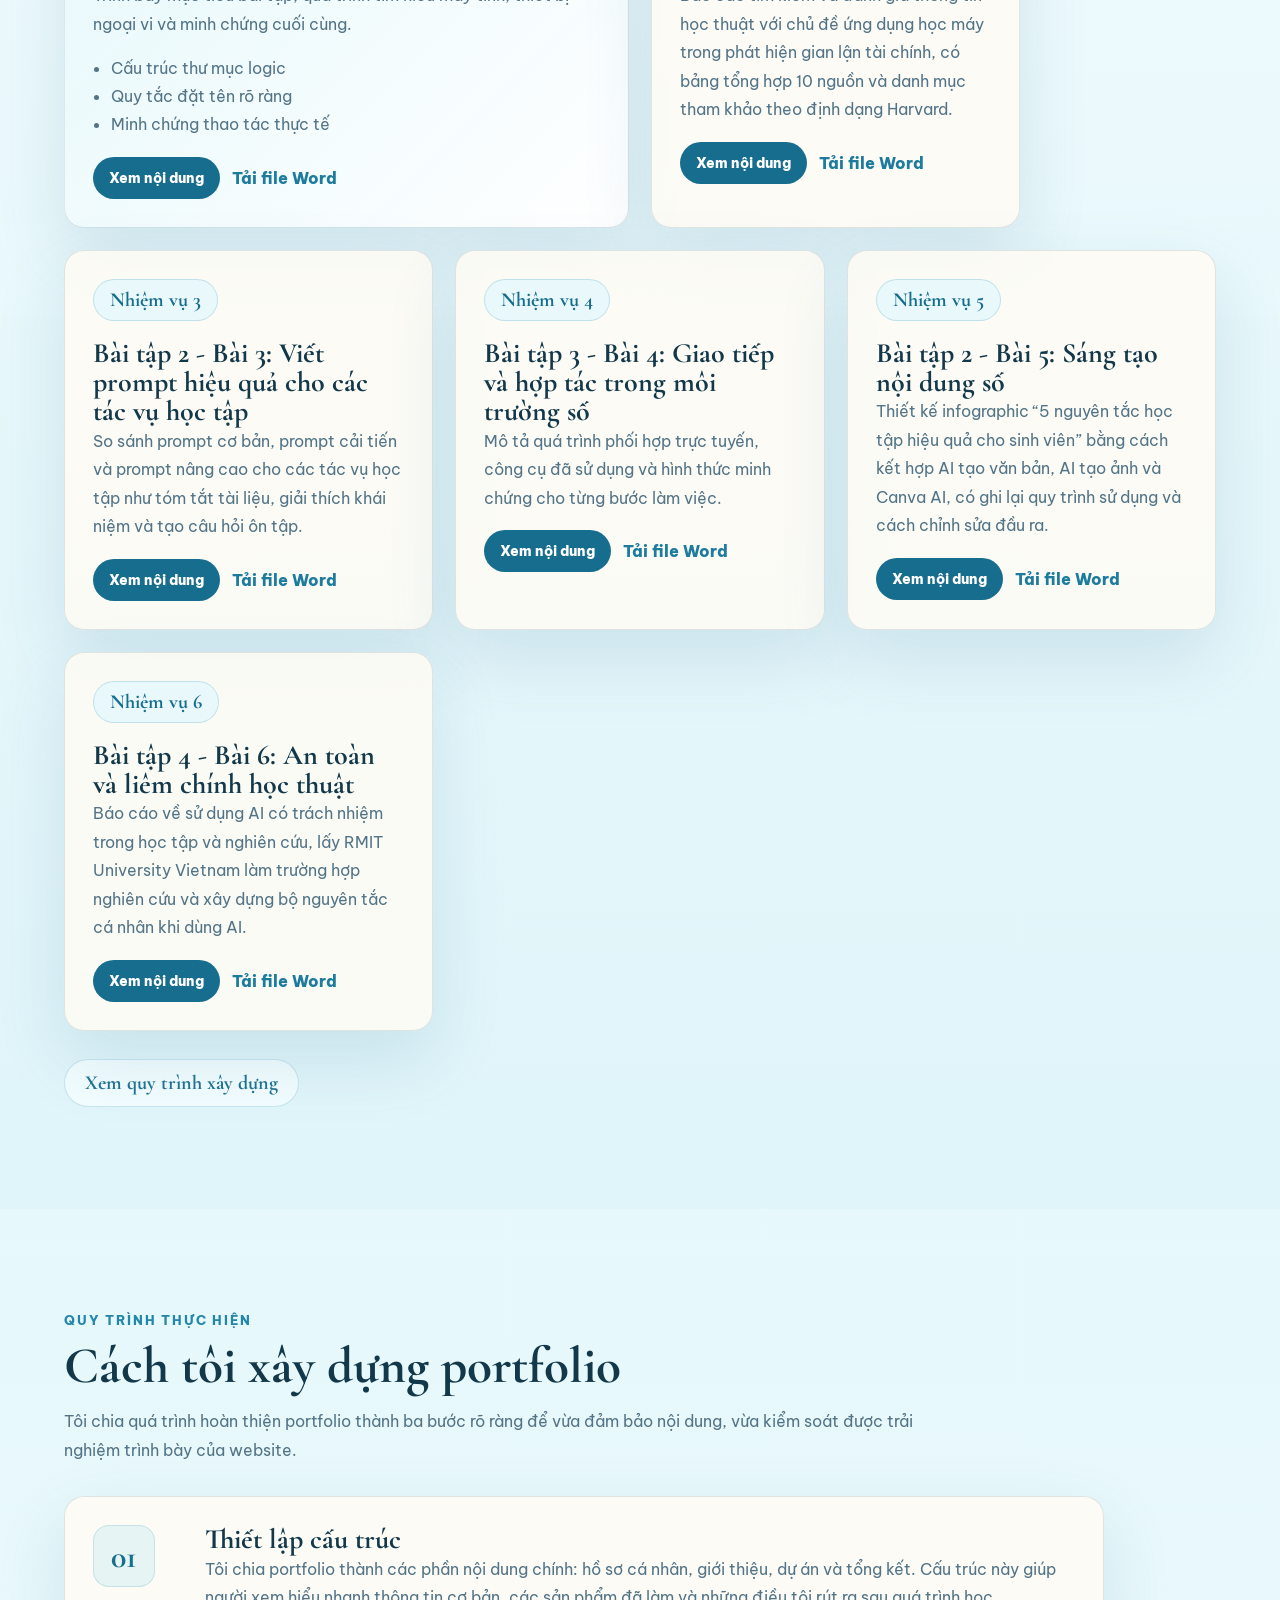
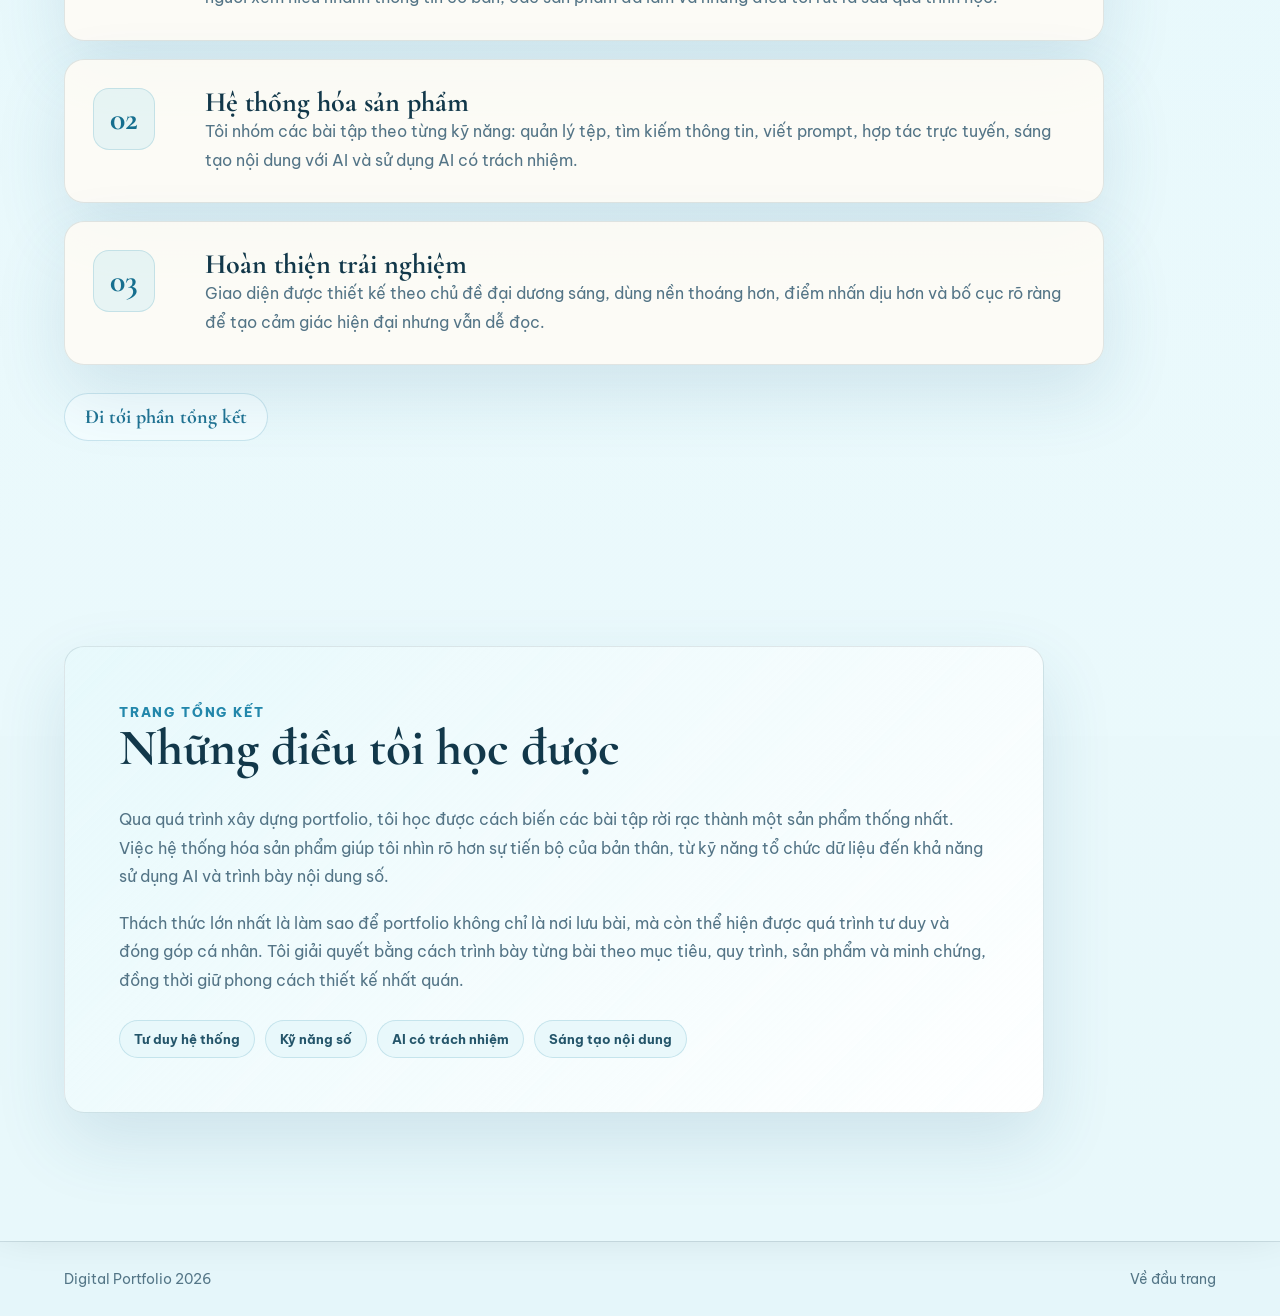
==== commit 836a3829: "Add files via upload" ====
--- a/index.html
+++ b/index.html
@@ -195,7 +195,7 @@
             </p>
           </div>
           <div class="project-grid">
-            <article class="project-card featured">
+            <article class="project-card featured" data-project-id="task-1">
               <span class="project-kicker">Nhiệm vụ 1</span>
               <h3>Bài tập 1 - Bài 1: Máy tính và các thiết bị ngoại vi</h3>
               <p>
@@ -207,9 +207,12 @@
                 <li>Quy tắc đặt tên rõ ràng</li>
                 <li>Minh chứng thao tác thực tế</li>
               </ul>
-              <a class="text-link" href="docs/bao-cao-ca-nhan-1.docx">Mở báo cáo Word</a>
-            </article>
-            <article class="project-card">
+              <div class="project-actions">
+                <button class="detail-btn" type="button" data-project-id="task-1">Xem nội dung</button>
+                <a class="text-link" href="docs/bao-cao-ca-nhan-1.docx" download>Tải file Word</a>
+              </div>
+            </article>
+            <article class="project-card" data-project-id="task-2">
               <span class="project-kicker">Nhiệm vụ 2</span>
               <h3>Bài tập 2 - Bài 2: Khai thác dữ liệu và thông tin</h3>
               <p>
@@ -217,9 +220,12 @@
                 dụng học máy trong phát hiện gian lận tài chính, có bảng tổng hợp
                 10 nguồn và danh mục tham khảo theo định dạng Harvard.
               </p>
-              <a class="text-link" href="docs/bai-tap-ca-nhan-2.docx">Mở báo cáo Word</a>
-            </article>
-            <article class="project-card">
+              <div class="project-actions">
+                <button class="detail-btn" type="button" data-project-id="task-2">Xem nội dung</button>
+                <a class="text-link" href="docs/bai-tap-ca-nhan-2.docx" download>Tải file Word</a>
+              </div>
+            </article>
+            <article class="project-card" data-project-id="task-3">
               <span class="project-kicker">Nhiệm vụ 3</span>
               <h3>Bài tập 2 - Bài 3: Viết prompt hiệu quả cho các tác vụ học tập</h3>
               <p>
@@ -227,18 +233,24 @@
                 tác vụ học tập như tóm tắt tài liệu, giải thích khái niệm và tạo
                 câu hỏi ôn tập.
               </p>
-              <a class="text-link" href="docs/bai-tap-ca-nhan-3.docx">Mở báo cáo Word</a>
-            </article>
-            <article class="project-card">
+              <div class="project-actions">
+                <button class="detail-btn" type="button" data-project-id="task-3">Xem nội dung</button>
+                <a class="text-link" href="docs/bai-tap-ca-nhan-3.docx" download>Tải file Word</a>
+              </div>
+            </article>
+            <article class="project-card" data-project-id="task-4">
               <span class="project-kicker">Nhiệm vụ 4</span>
               <h3>Bài tập 3 - Bài 4: Giao tiếp và hợp tác trong môi trường số</h3>
               <p>
                 Mô tả quá trình phối hợp trực tuyến, công cụ đã sử dụng và hình thức
                 minh chứng cho từng bước làm việc.
               </p>
-              <a class="text-link" href="docs/bai-tap-ca-nhan-4.docx">Mở báo cáo Word</a>
-            </article>
-            <article class="project-card">
+              <div class="project-actions">
+                <button class="detail-btn" type="button" data-project-id="task-4">Xem nội dung</button>
+                <a class="text-link" href="docs/bai-tap-ca-nhan-4.docx" download>Tải file Word</a>
+              </div>
+            </article>
+            <article class="project-card" data-project-id="task-5">
               <span class="project-kicker">Nhiệm vụ 5</span>
               <h3>Bài tập 2 - Bài 5: Sáng tạo nội dung số</h3>
               <p>
@@ -246,9 +258,12 @@
                 bằng cách kết hợp AI tạo văn bản, AI tạo ảnh và Canva AI, có ghi
                 lại quy trình sử dụng và cách chỉnh sửa đầu ra.
               </p>
-              <a class="text-link" href="docs/bao-cao-ca-nhan-5.docx">Mở báo cáo Word</a>
-            </article>
-            <article class="project-card">
+              <div class="project-actions">
+                <button class="detail-btn" type="button" data-project-id="task-5">Xem nội dung</button>
+                <a class="text-link" href="docs/bao-cao-ca-nhan-5.docx" download>Tải file Word</a>
+              </div>
+            </article>
+            <article class="project-card" data-project-id="task-6">
               <span class="project-kicker">Nhiệm vụ 6</span>
               <h3>Bài tập 4 - Bài 6: An toàn và liêm chính học thuật</h3>
               <p>
@@ -256,7 +271,10 @@
                 lấy RMIT University Vietnam làm trường hợp nghiên cứu và xây dựng
                 bộ nguyên tắc cá nhân khi dùng AI.
               </p>
-              <a class="text-link" href="docs/bai-tap-ca-nhan-6.docx">Mở báo cáo Word</a>
+              <div class="project-actions">
+                <button class="detail-btn" type="button" data-project-id="task-6">Xem nội dung</button>
+                <a class="text-link" href="docs/bai-tap-ca-nhan-6.docx" download>Tải file Word</a>
+              </div>
             </article>
           </div>
           <div class="section-actions">
@@ -348,6 +366,24 @@
       <a href="#top">Về đầu trang</a>
     </footer>
 
+    <dialog class="project-dialog" id="project-dialog">
+      <div class="dialog-shell">
+        <div class="dialog-head">
+          <div>
+            <p class="eyebrow" id="dialog-label">Nhiệm vụ</p>
+            <h2 id="dialog-title">Chi tiết nhiệm vụ</h2>
+            <p id="dialog-summary"></p>
+          </div>
+          <button class="dialog-close" type="button" aria-label="Đóng">×</button>
+        </div>
+        <div class="dialog-actions">
+          <a class="primary-btn" id="dialog-download" href="#" download>Tải file Word</a>
+        </div>
+        <div class="dialog-content" id="dialog-content"></div>
+      </div>
+    </dialog>
+
+    <script src="project-data.js"></script>
     <script src="script.js"></script>
   </body>
 </html>
--- a/styles.css
+++ b/styles.css
@@ -534,6 +534,7 @@
   min-height: 284px;
   padding: 28px;
   grid-column: span 2;
+  cursor: pointer;
   transition: transform 180ms ease, box-shadow 180ms ease, border-color 180ms ease;
 }
 
@@ -588,6 +589,168 @@
   color: #0f5672;
 }
 
+.project-actions {
+  display: flex;
+  flex-wrap: wrap;
+  align-items: center;
+  gap: 12px;
+  margin-top: 18px;
+}
+
+.project-actions .text-link {
+  margin-top: 0;
+}
+
+.detail-btn {
+  display: inline-flex;
+  align-items: center;
+  justify-content: center;
+  min-height: 42px;
+  padding: 0 16px;
+  border: 0;
+  border-radius: 999px;
+  background: #176d8d;
+  color: #ffffff;
+  font: inherit;
+  font-size: 14px;
+  font-weight: 800;
+  cursor: pointer;
+  transition: transform 180ms ease, background 180ms ease;
+}
+
+.detail-btn:hover {
+  transform: translateY(-2px);
+  background: #0f5672;
+}
+
+.project-dialog {
+  width: min(1040px, calc(100vw - 32px));
+  max-height: min(860px, calc(100vh - 32px));
+  padding: 0;
+  border: 1px solid rgba(18, 56, 74, 0.14);
+  border-radius: 22px;
+  background: #f8fdff;
+  color: var(--ink);
+  box-shadow: 0 36px 110px rgba(9, 55, 78, 0.32);
+}
+
+.project-dialog::backdrop {
+  background: rgba(7, 44, 62, 0.58);
+  backdrop-filter: blur(8px);
+}
+
+.dialog-shell {
+  display: grid;
+  grid-template-rows: auto auto minmax(0, 1fr);
+  max-height: min(860px, calc(100vh - 32px));
+}
+
+.dialog-head {
+  display: flex;
+  justify-content: space-between;
+  gap: 24px;
+  padding: 30px 34px 18px;
+  border-bottom: 1px solid rgba(18, 56, 74, 0.1);
+}
+
+.dialog-head h2 {
+  max-width: 820px;
+  font-size: clamp(28px, 4vw, 46px);
+  line-height: 1.02;
+}
+
+.dialog-head p:not(.eyebrow) {
+  max-width: 780px;
+  margin: 14px 0 0;
+  color: var(--muted);
+  line-height: 1.7;
+}
+
+.dialog-close {
+  flex: 0 0 auto;
+  display: grid;
+  place-items: center;
+  width: 44px;
+  height: 44px;
+  border: 1px solid rgba(18, 56, 74, 0.14);
+  border-radius: 999px;
+  background: #ffffff;
+  color: var(--ink);
+  font-size: 28px;
+  line-height: 1;
+  cursor: pointer;
+}
+
+.dialog-actions {
+  display: flex;
+  padding: 18px 34px;
+  border-bottom: 1px solid rgba(18, 56, 74, 0.08);
+}
+
+.dialog-actions .primary-btn {
+  min-height: 46px;
+  border-radius: 999px;
+  font-family: "Be Vietnam Pro", "Segoe UI", sans-serif;
+  font-size: 14px;
+}
+
+.dialog-content {
+  overflow: auto;
+  padding: 26px 34px 34px;
+}
+
+.dialog-content h3 {
+  margin: 26px 0 10px;
+  font-family: "Be Vietnam Pro", "Segoe UI", sans-serif;
+  font-size: 19px;
+  line-height: 1.35;
+}
+
+.dialog-content h3:first-child {
+  margin-top: 0;
+}
+
+.dialog-content p {
+  margin: 0 0 14px;
+  color: #314f5d;
+  line-height: 1.76;
+}
+
+.detail-table-wrap {
+  overflow-x: auto;
+  margin: 22px 0;
+  border: 1px solid rgba(18, 56, 74, 0.12);
+  border-radius: 14px;
+  background: #ffffff;
+}
+
+.detail-table-wrap table {
+  width: 100%;
+  min-width: 780px;
+  border-collapse: collapse;
+}
+
+.detail-table-wrap th,
+.detail-table-wrap td {
+  padding: 12px 14px;
+  border-bottom: 1px solid rgba(18, 56, 74, 0.1);
+  color: #314f5d;
+  font-size: 13px;
+  line-height: 1.55;
+  text-align: left;
+  vertical-align: top;
+}
+
+.detail-table-wrap th {
+  background: #e7f7fb;
+  color: var(--ink);
+  font-weight: 800;
+}
+
+.detail-table-wrap tr:last-child td {
+  border-bottom: 0;
+}
+
 .process-section {
   background: linear-gradient(180deg, rgba(224, 246, 250, 0.52), rgba(247, 254, 255, 0));
 }
@@ -757,6 +920,35 @@
     flex-direction: column;
   }
 
+  .project-dialog {
+    width: calc(100vw - 18px);
+    max-height: calc(100vh - 18px);
+    border-radius: 16px;
+  }
+
+  .dialog-shell {
+    max-height: calc(100vh - 18px);
+  }
+
+  .dialog-head {
+    padding: 22px 20px 16px;
+  }
+
+  .dialog-actions,
+  .dialog-content {
+    padding-left: 20px;
+    padding-right: 20px;
+  }
+
+  .dialog-head h2 {
+    font-size: 28px;
+  }
+
+  .dialog-close {
+    width: 38px;
+    height: 38px;
+  }
+
   .space-backdrop,
   .hero-copy,
   .hero-panel {
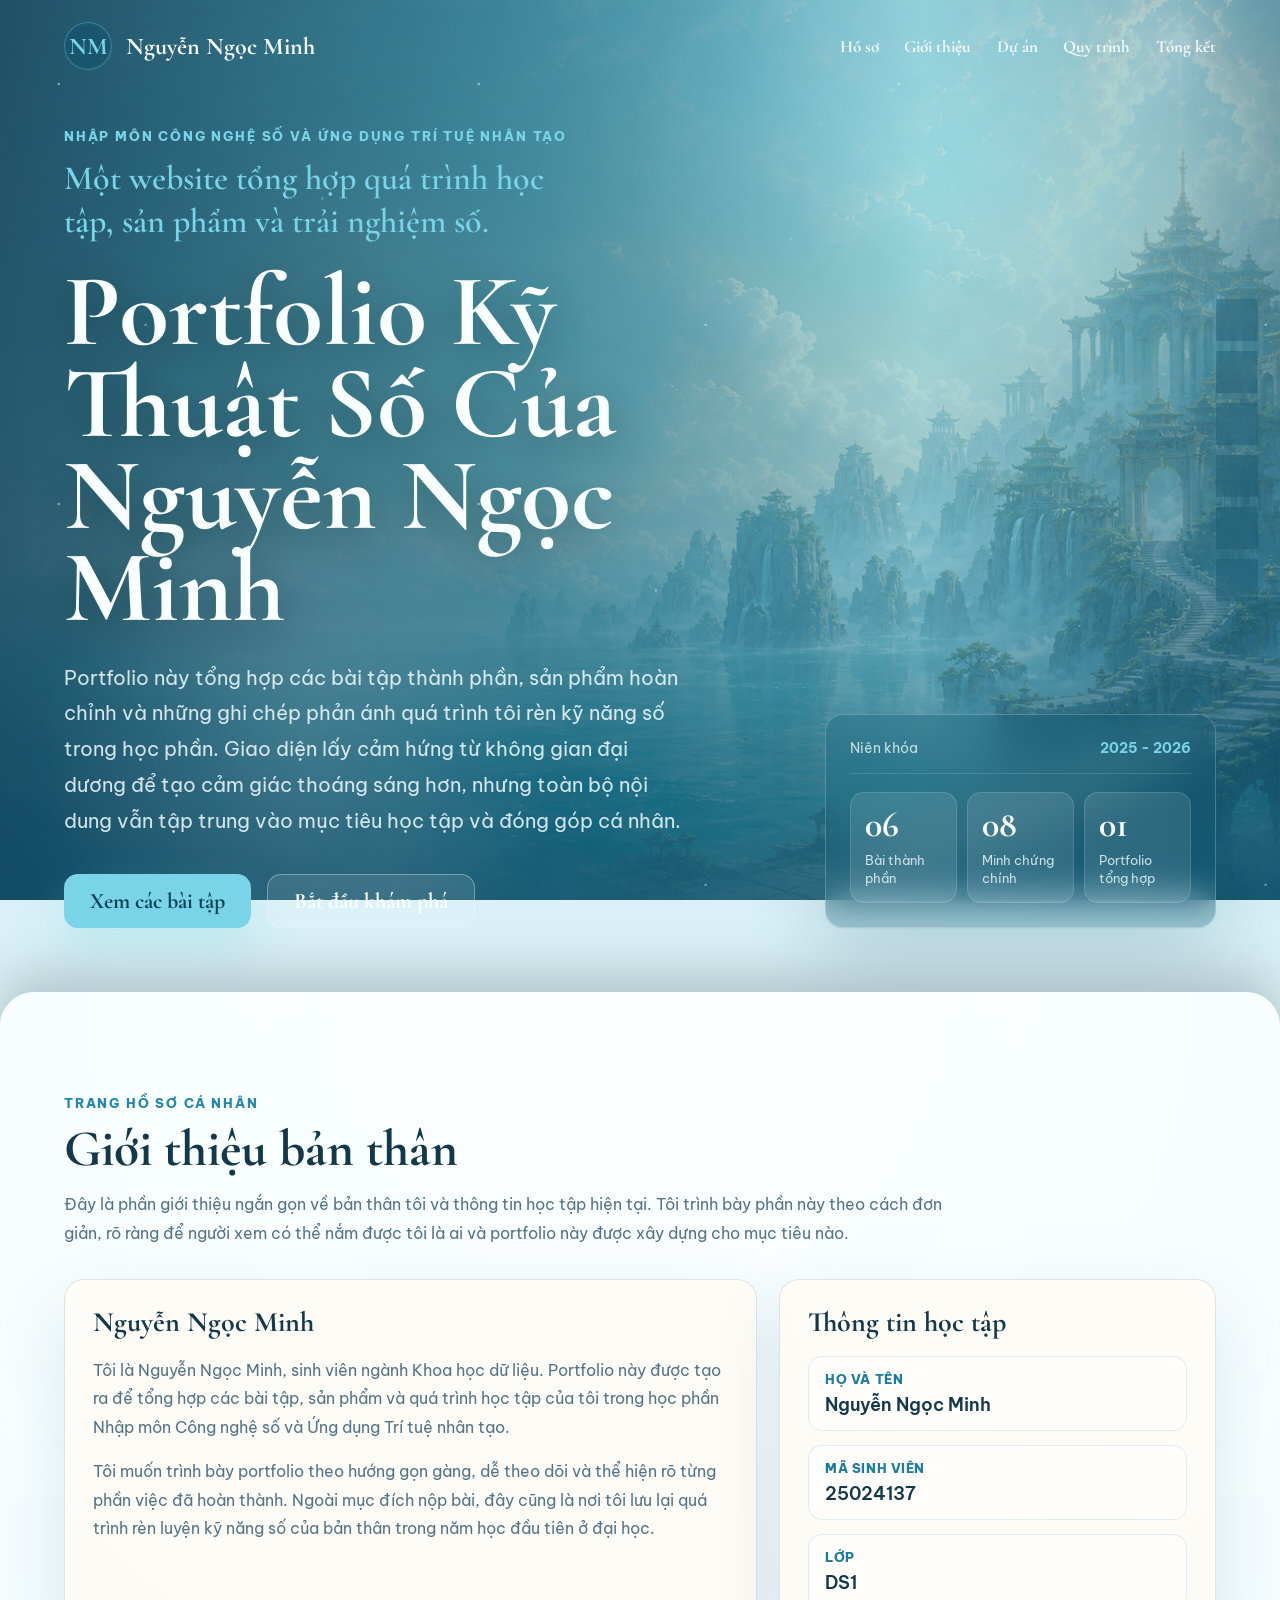
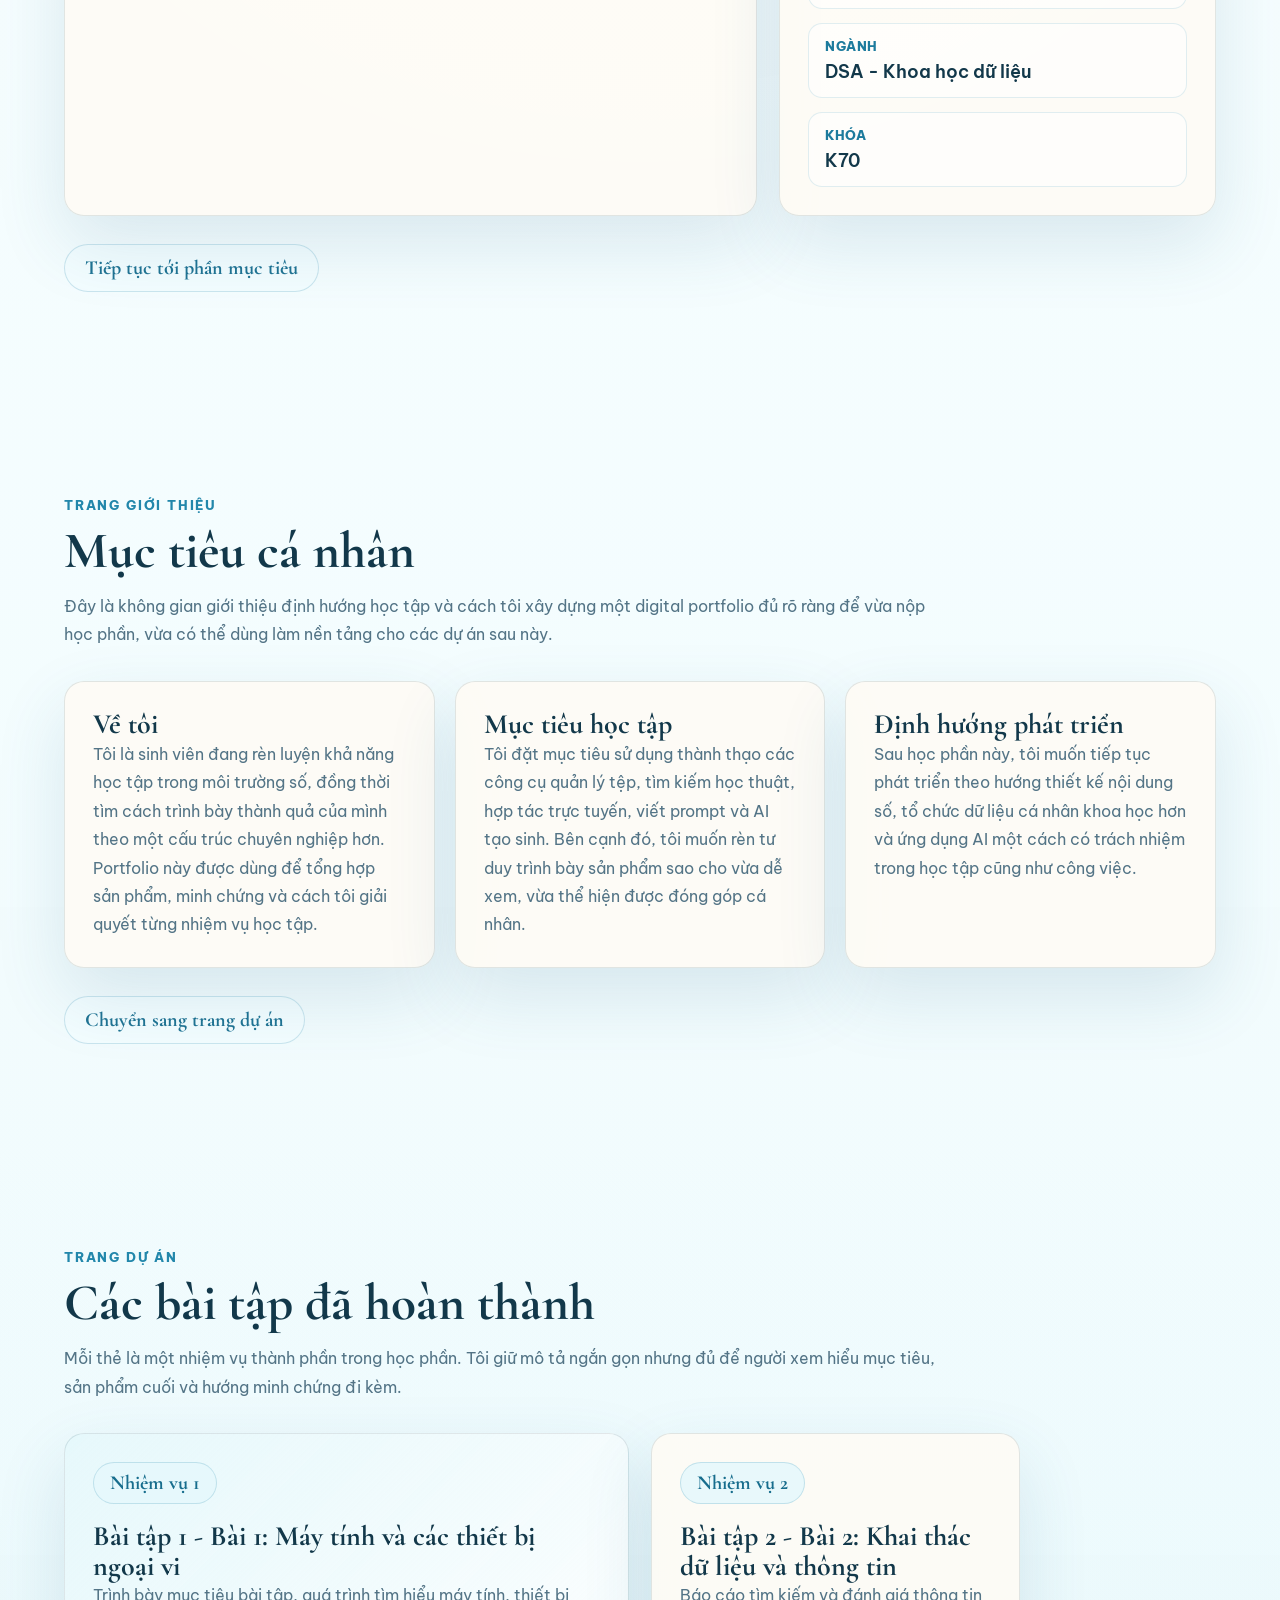
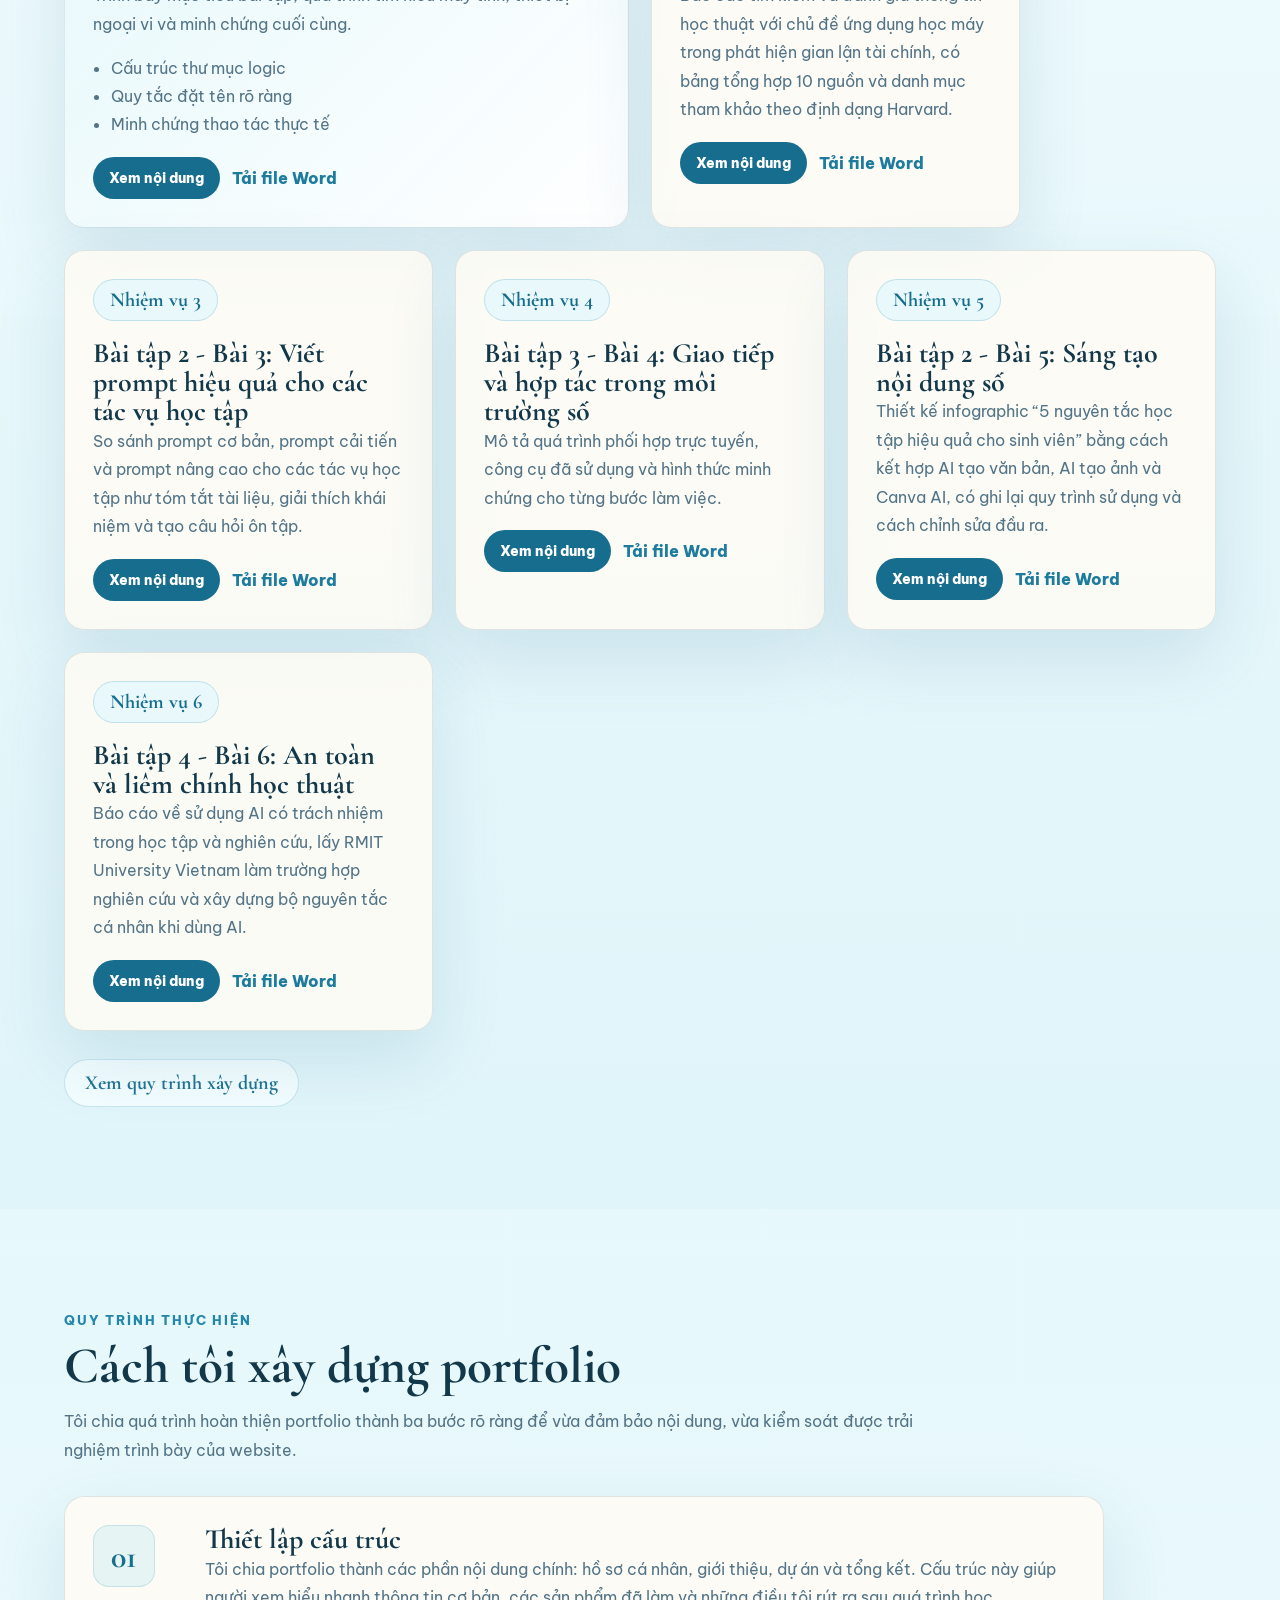
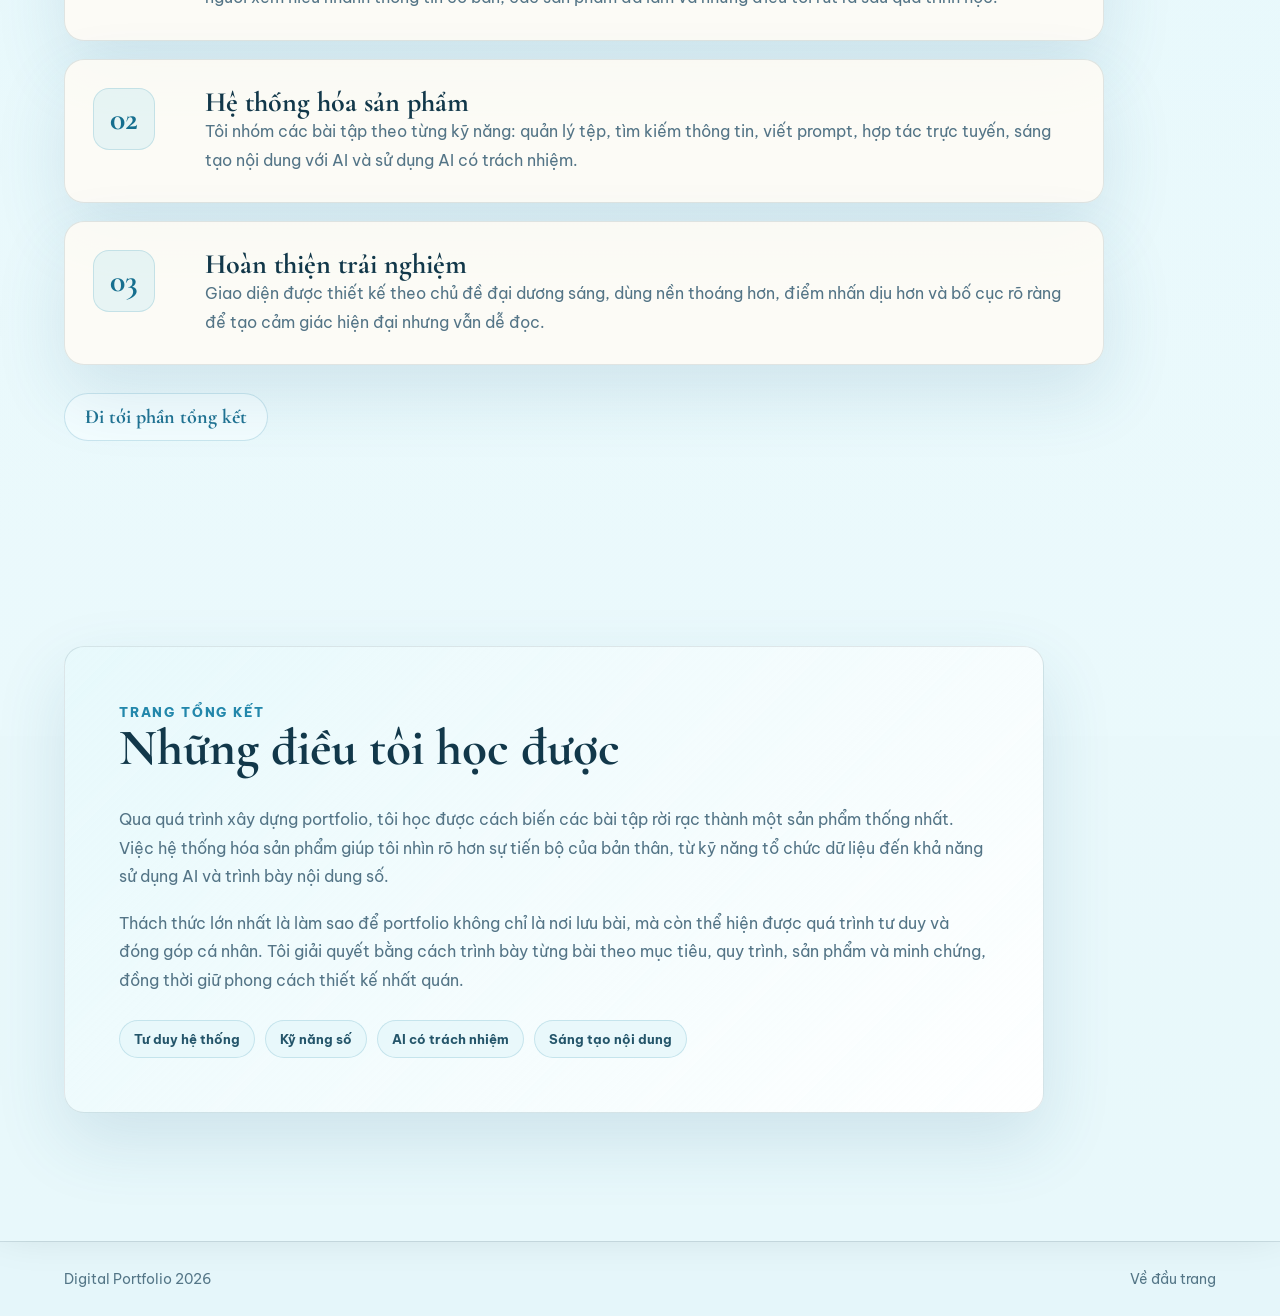
==== commit 8a4f2704: "Add files via upload" ====
--- a/index.html
+++ b/index.html
@@ -195,7 +195,7 @@
             </p>
           </div>
           <div class="project-grid">
-            <article class="project-card featured" data-project-id="task-1">
+            <article class="project-card featured">
               <span class="project-kicker">Nhiệm vụ 1</span>
               <h3>Bài tập 1 - Bài 1: Máy tính và các thiết bị ngoại vi</h3>
               <p>
@@ -208,11 +208,11 @@
                 <li>Minh chứng thao tác thực tế</li>
               </ul>
               <div class="project-actions">
-                <button class="detail-btn" type="button" data-project-id="task-1">Xem nội dung</button>
+                <a class="detail-btn" href="tasks/task-1.html">Xem nội dung</a>
                 <a class="text-link" href="docs/bao-cao-ca-nhan-1.docx" download>Tải file Word</a>
               </div>
             </article>
-            <article class="project-card" data-project-id="task-2">
+            <article class="project-card">
               <span class="project-kicker">Nhiệm vụ 2</span>
               <h3>Bài tập 2 - Bài 2: Khai thác dữ liệu và thông tin</h3>
               <p>
@@ -221,11 +221,11 @@
                 10 nguồn và danh mục tham khảo theo định dạng Harvard.
               </p>
               <div class="project-actions">
-                <button class="detail-btn" type="button" data-project-id="task-2">Xem nội dung</button>
+                <a class="detail-btn" href="tasks/task-2.html">Xem nội dung</a>
                 <a class="text-link" href="docs/bai-tap-ca-nhan-2.docx" download>Tải file Word</a>
               </div>
             </article>
-            <article class="project-card" data-project-id="task-3">
+            <article class="project-card">
               <span class="project-kicker">Nhiệm vụ 3</span>
               <h3>Bài tập 2 - Bài 3: Viết prompt hiệu quả cho các tác vụ học tập</h3>
               <p>
@@ -234,11 +234,11 @@
                 câu hỏi ôn tập.
               </p>
               <div class="project-actions">
-                <button class="detail-btn" type="button" data-project-id="task-3">Xem nội dung</button>
+                <a class="detail-btn" href="tasks/task-3.html">Xem nội dung</a>
                 <a class="text-link" href="docs/bai-tap-ca-nhan-3.docx" download>Tải file Word</a>
               </div>
             </article>
-            <article class="project-card" data-project-id="task-4">
+            <article class="project-card">
               <span class="project-kicker">Nhiệm vụ 4</span>
               <h3>Bài tập 3 - Bài 4: Giao tiếp và hợp tác trong môi trường số</h3>
               <p>
@@ -246,11 +246,11 @@
                 minh chứng cho từng bước làm việc.
               </p>
               <div class="project-actions">
-                <button class="detail-btn" type="button" data-project-id="task-4">Xem nội dung</button>
+                <a class="detail-btn" href="tasks/task-4.html">Xem nội dung</a>
                 <a class="text-link" href="docs/bai-tap-ca-nhan-4.docx" download>Tải file Word</a>
               </div>
             </article>
-            <article class="project-card" data-project-id="task-5">
+            <article class="project-card">
               <span class="project-kicker">Nhiệm vụ 5</span>
               <h3>Bài tập 2 - Bài 5: Sáng tạo nội dung số</h3>
               <p>
@@ -259,11 +259,11 @@
                 lại quy trình sử dụng và cách chỉnh sửa đầu ra.
               </p>
               <div class="project-actions">
-                <button class="detail-btn" type="button" data-project-id="task-5">Xem nội dung</button>
+                <a class="detail-btn" href="tasks/task-5.html">Xem nội dung</a>
                 <a class="text-link" href="docs/bao-cao-ca-nhan-5.docx" download>Tải file Word</a>
               </div>
             </article>
-            <article class="project-card" data-project-id="task-6">
+            <article class="project-card">
               <span class="project-kicker">Nhiệm vụ 6</span>
               <h3>Bài tập 4 - Bài 6: An toàn và liêm chính học thuật</h3>
               <p>
@@ -272,7 +272,7 @@
                 bộ nguyên tắc cá nhân khi dùng AI.
               </p>
               <div class="project-actions">
-                <button class="detail-btn" type="button" data-project-id="task-6">Xem nội dung</button>
+                <a class="detail-btn" href="tasks/task-6.html">Xem nội dung</a>
                 <a class="text-link" href="docs/bai-tap-ca-nhan-6.docx" download>Tải file Word</a>
               </div>
             </article>
@@ -366,24 +366,6 @@
       <a href="#top">Về đầu trang</a>
     </footer>
 
-    <dialog class="project-dialog" id="project-dialog">
-      <div class="dialog-shell">
-        <div class="dialog-head">
-          <div>
-            <p class="eyebrow" id="dialog-label">Nhiệm vụ</p>
-            <h2 id="dialog-title">Chi tiết nhiệm vụ</h2>
-            <p id="dialog-summary"></p>
-          </div>
-          <button class="dialog-close" type="button" aria-label="Đóng">×</button>
-        </div>
-        <div class="dialog-actions">
-          <a class="primary-btn" id="dialog-download" href="#" download>Tải file Word</a>
-        </div>
-        <div class="dialog-content" id="dialog-content"></div>
-      </div>
-    </dialog>
-
-    <script src="project-data.js"></script>
     <script src="script.js"></script>
   </body>
 </html>
--- a/styles.css
+++ b/styles.css
@@ -623,134 +623,6 @@
   background: #0f5672;
 }
 
-.project-dialog {
-  width: min(1040px, calc(100vw - 32px));
-  max-height: min(860px, calc(100vh - 32px));
-  padding: 0;
-  border: 1px solid rgba(18, 56, 74, 0.14);
-  border-radius: 22px;
-  background: #f8fdff;
-  color: var(--ink);
-  box-shadow: 0 36px 110px rgba(9, 55, 78, 0.32);
-}
-
-.project-dialog::backdrop {
-  background: rgba(7, 44, 62, 0.58);
-  backdrop-filter: blur(8px);
-}
-
-.dialog-shell {
-  display: grid;
-  grid-template-rows: auto auto minmax(0, 1fr);
-  max-height: min(860px, calc(100vh - 32px));
-}
-
-.dialog-head {
-  display: flex;
-  justify-content: space-between;
-  gap: 24px;
-  padding: 30px 34px 18px;
-  border-bottom: 1px solid rgba(18, 56, 74, 0.1);
-}
-
-.dialog-head h2 {
-  max-width: 820px;
-  font-size: clamp(28px, 4vw, 46px);
-  line-height: 1.02;
-}
-
-.dialog-head p:not(.eyebrow) {
-  max-width: 780px;
-  margin: 14px 0 0;
-  color: var(--muted);
-  line-height: 1.7;
-}
-
-.dialog-close {
-  flex: 0 0 auto;
-  display: grid;
-  place-items: center;
-  width: 44px;
-  height: 44px;
-  border: 1px solid rgba(18, 56, 74, 0.14);
-  border-radius: 999px;
-  background: #ffffff;
-  color: var(--ink);
-  font-size: 28px;
-  line-height: 1;
-  cursor: pointer;
-}
-
-.dialog-actions {
-  display: flex;
-  padding: 18px 34px;
-  border-bottom: 1px solid rgba(18, 56, 74, 0.08);
-}
-
-.dialog-actions .primary-btn {
-  min-height: 46px;
-  border-radius: 999px;
-  font-family: "Be Vietnam Pro", "Segoe UI", sans-serif;
-  font-size: 14px;
-}
-
-.dialog-content {
-  overflow: auto;
-  padding: 26px 34px 34px;
-}
-
-.dialog-content h3 {
-  margin: 26px 0 10px;
-  font-family: "Be Vietnam Pro", "Segoe UI", sans-serif;
-  font-size: 19px;
-  line-height: 1.35;
-}
-
-.dialog-content h3:first-child {
-  margin-top: 0;
-}
-
-.dialog-content p {
-  margin: 0 0 14px;
-  color: #314f5d;
-  line-height: 1.76;
-}
-
-.detail-table-wrap {
-  overflow-x: auto;
-  margin: 22px 0;
-  border: 1px solid rgba(18, 56, 74, 0.12);
-  border-radius: 14px;
-  background: #ffffff;
-}
-
-.detail-table-wrap table {
-  width: 100%;
-  min-width: 780px;
-  border-collapse: collapse;
-}
-
-.detail-table-wrap th,
-.detail-table-wrap td {
-  padding: 12px 14px;
-  border-bottom: 1px solid rgba(18, 56, 74, 0.1);
-  color: #314f5d;
-  font-size: 13px;
-  line-height: 1.55;
-  text-align: left;
-  vertical-align: top;
-}
-
-.detail-table-wrap th {
-  background: #e7f7fb;
-  color: var(--ink);
-  font-weight: 800;
-}
-
-.detail-table-wrap tr:last-child td {
-  border-bottom: 0;
-}
-
 .process-section {
   background: linear-gradient(180deg, rgba(224, 246, 250, 0.52), rgba(247, 254, 255, 0));
 }
@@ -920,35 +792,6 @@
     flex-direction: column;
   }
 
-  .project-dialog {
-    width: calc(100vw - 18px);
-    max-height: calc(100vh - 18px);
-    border-radius: 16px;
-  }
-
-  .dialog-shell {
-    max-height: calc(100vh - 18px);
-  }
-
-  .dialog-head {
-    padding: 22px 20px 16px;
-  }
-
-  .dialog-actions,
-  .dialog-content {
-    padding-left: 20px;
-    padding-right: 20px;
-  }
-
-  .dialog-head h2 {
-    font-size: 28px;
-  }
-
-  .dialog-close {
-    width: 38px;
-    height: 38px;
-  }
-
   .space-backdrop,
   .hero-copy,
   .hero-panel {
